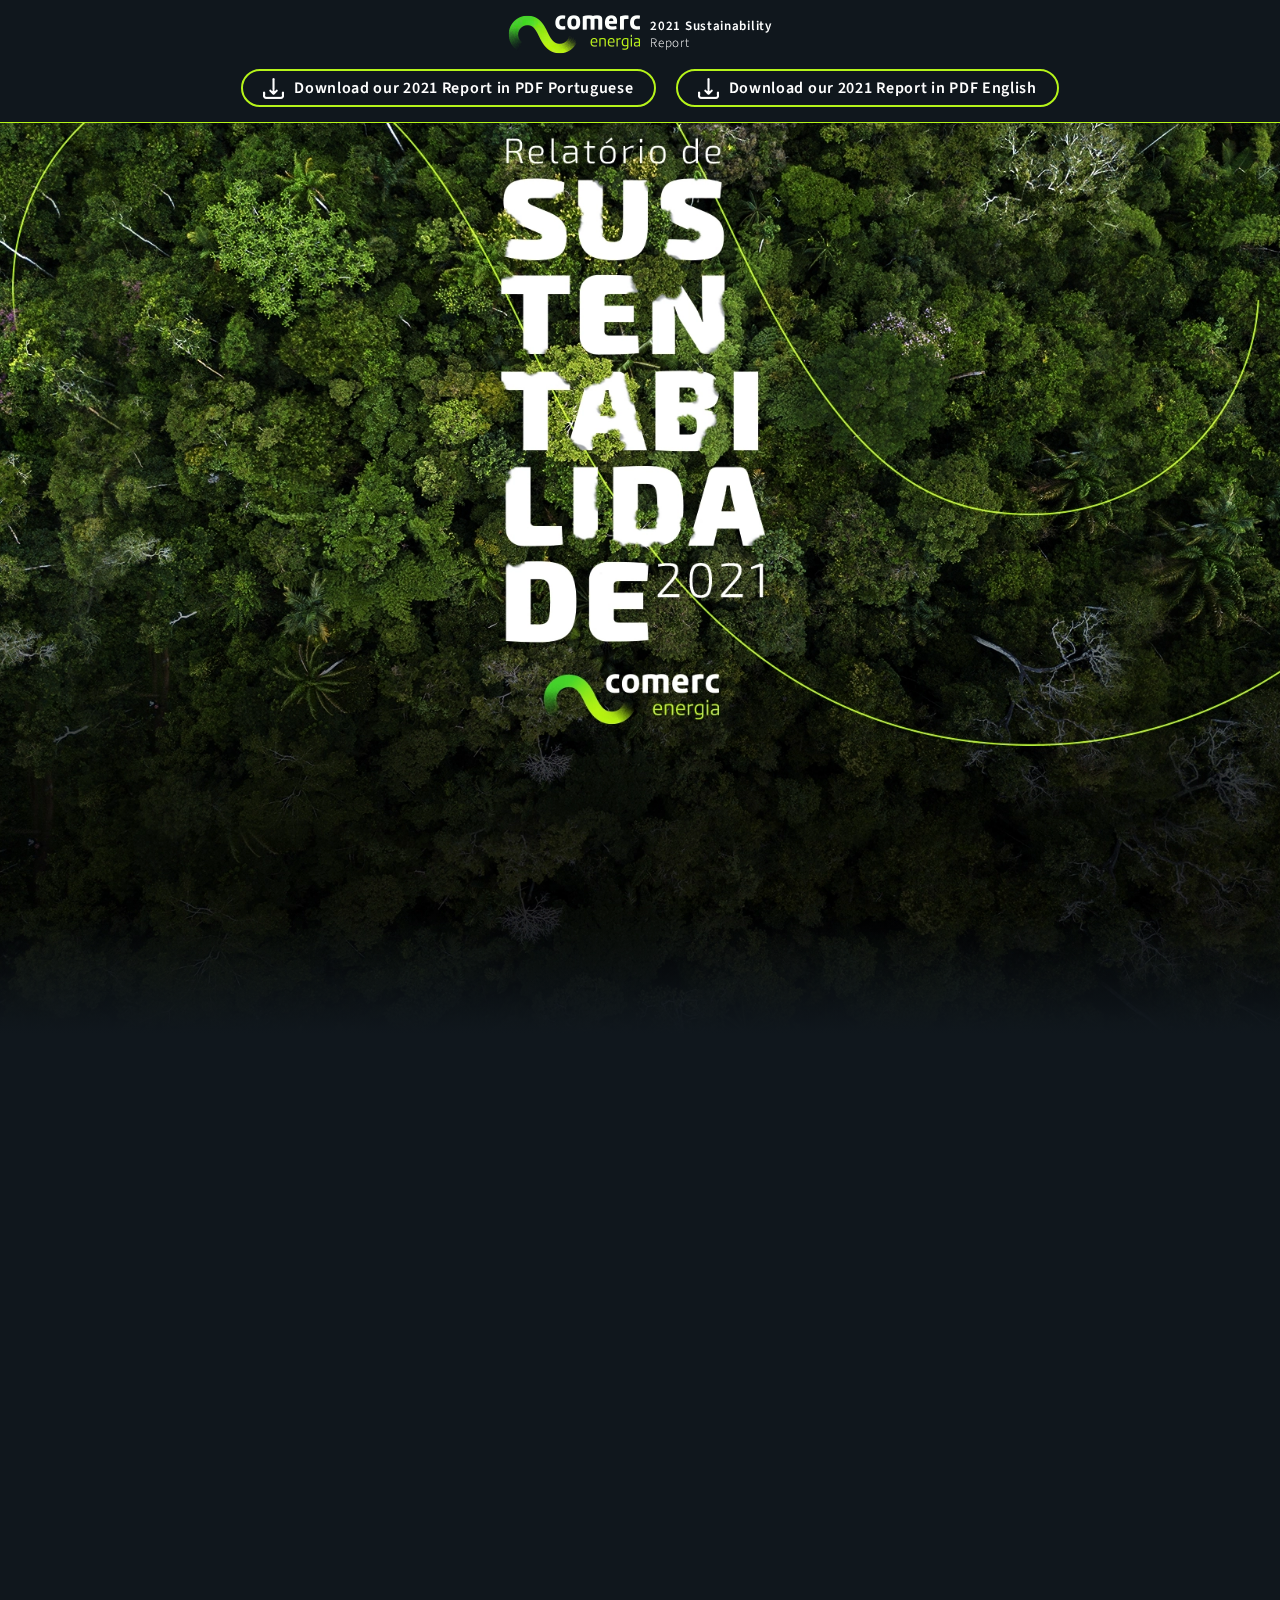
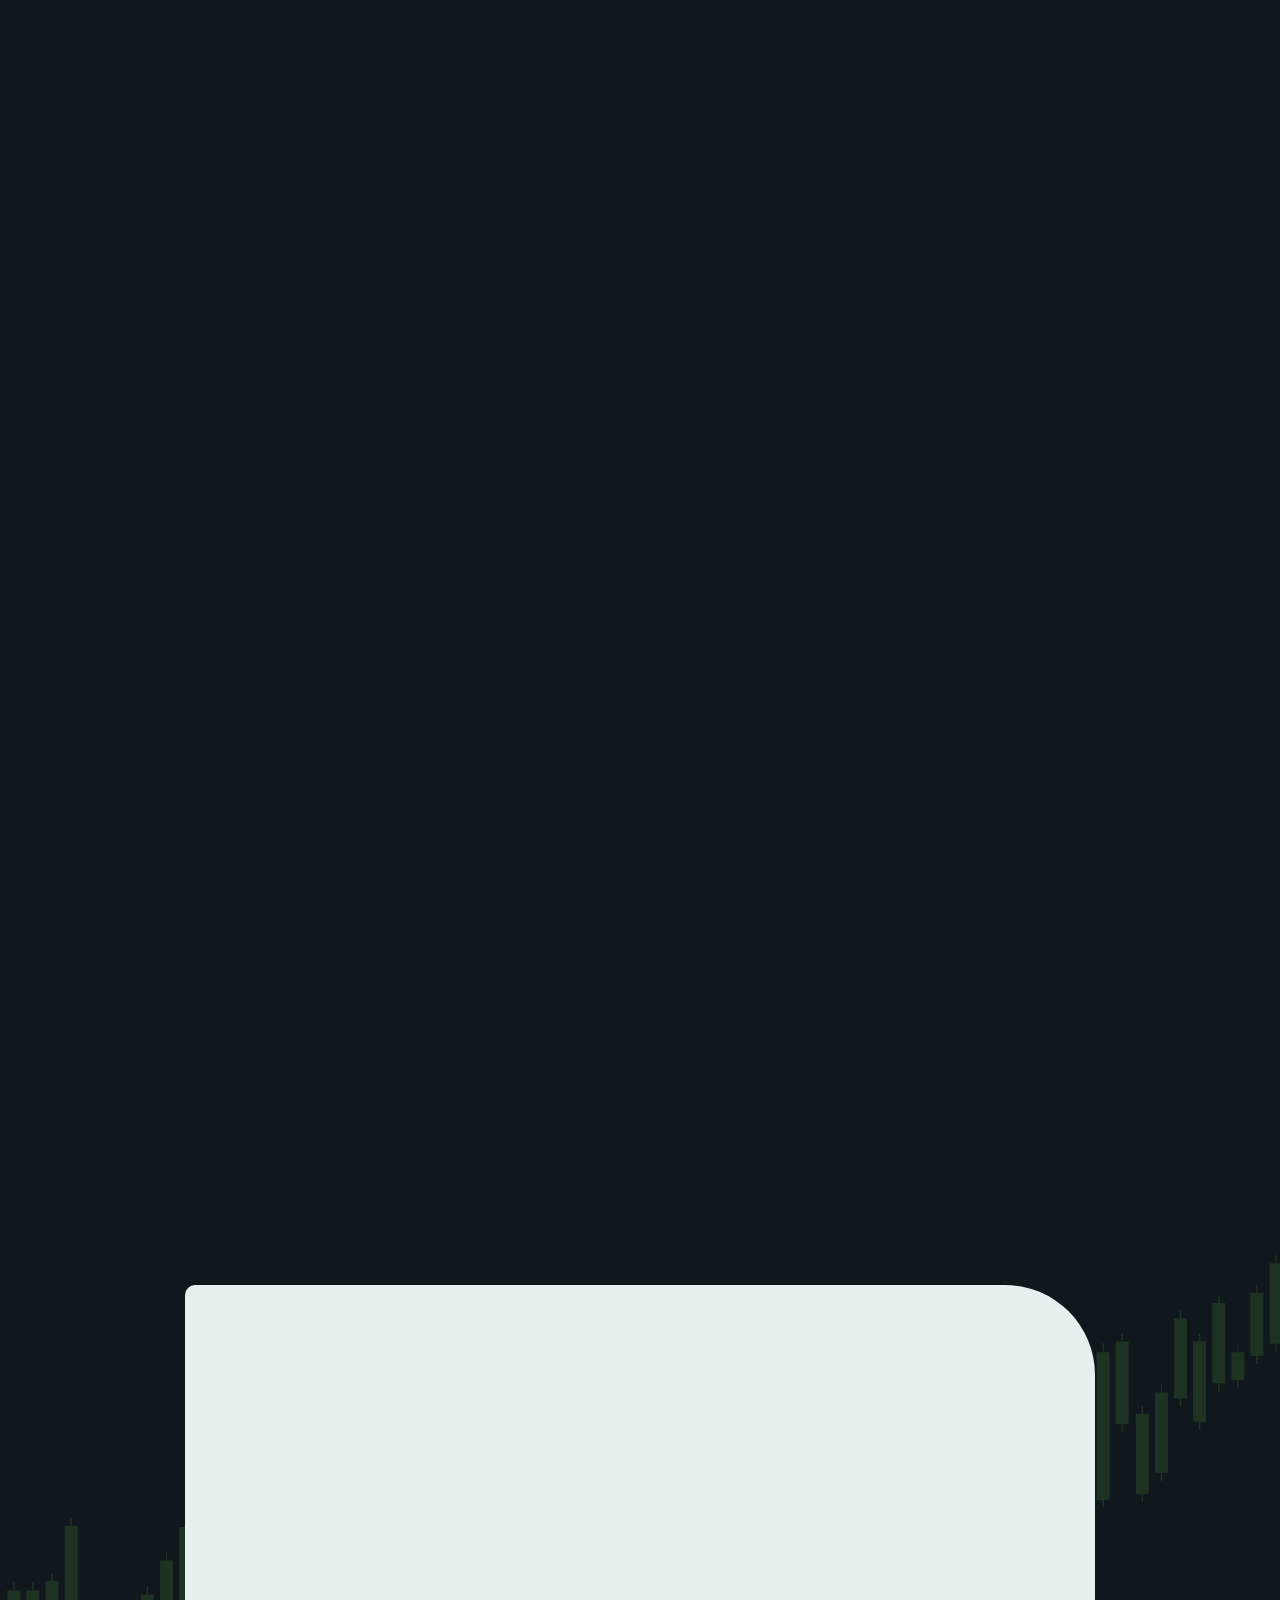
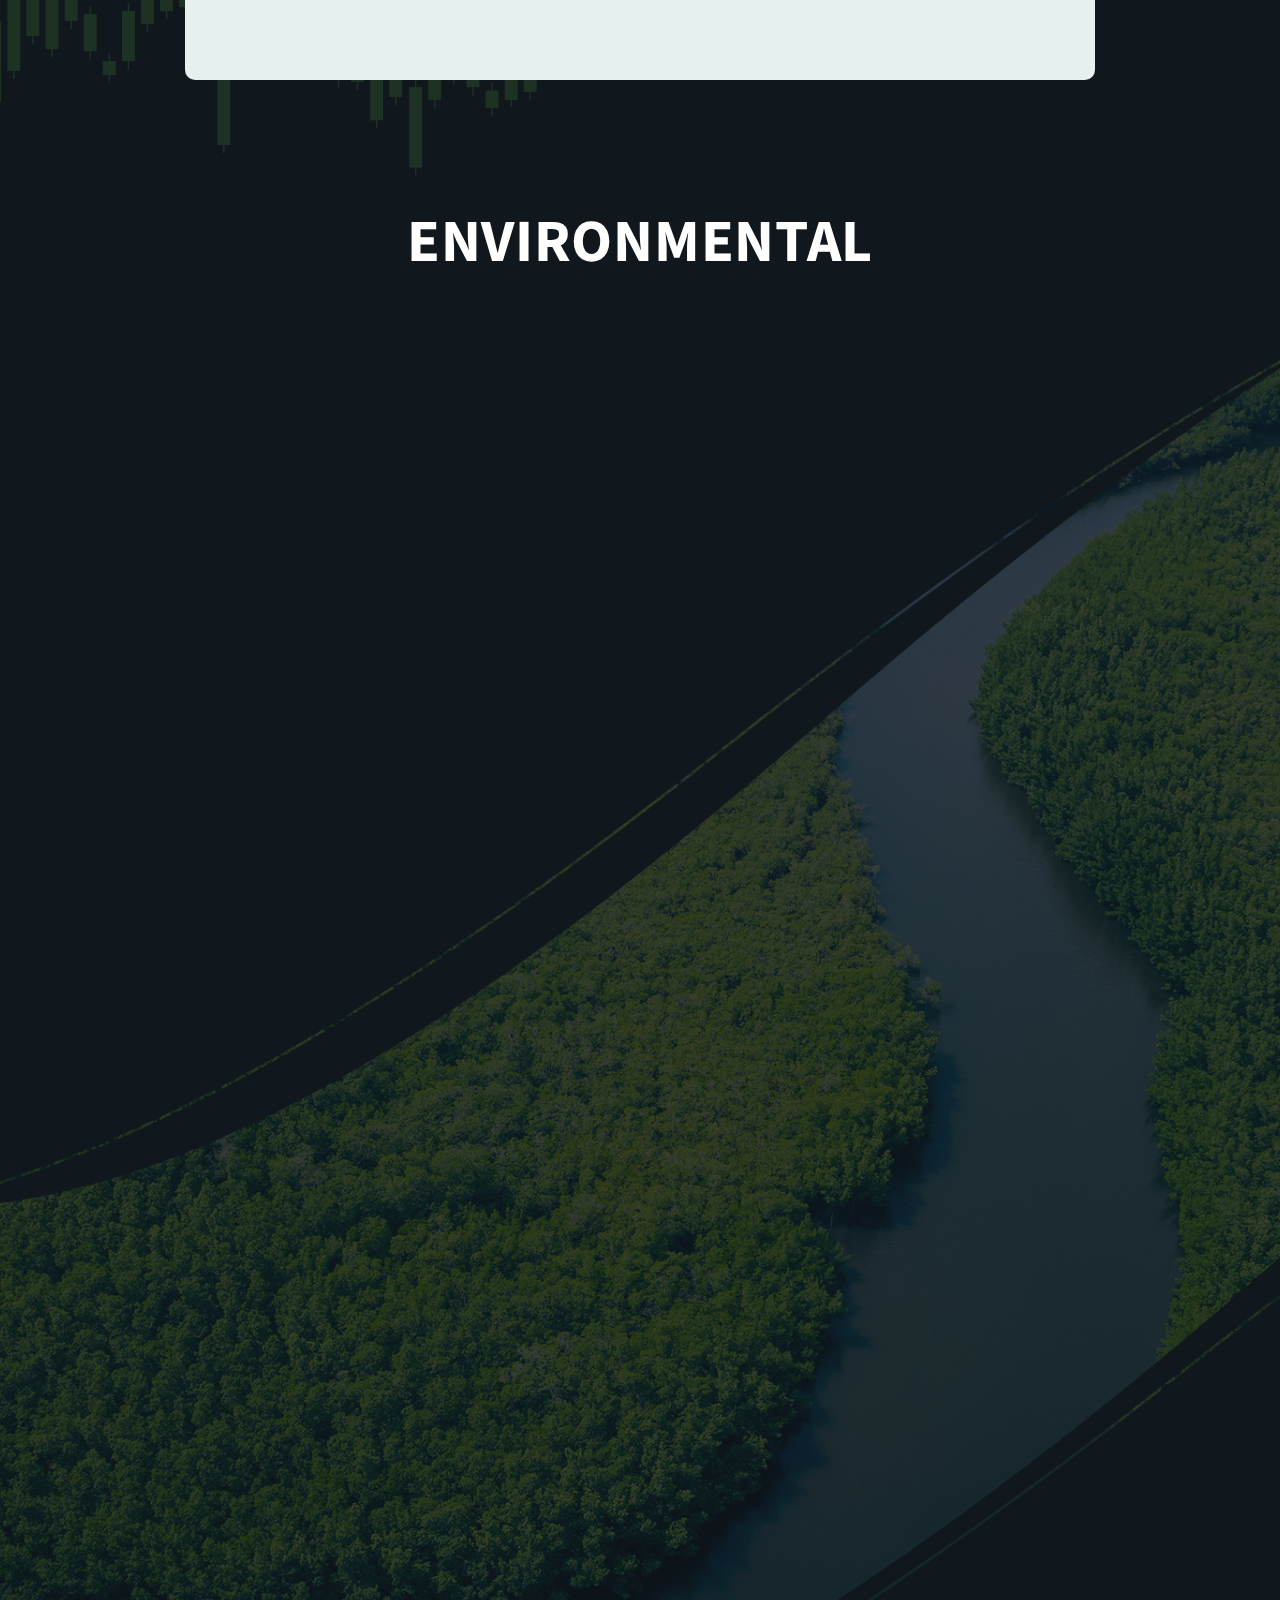
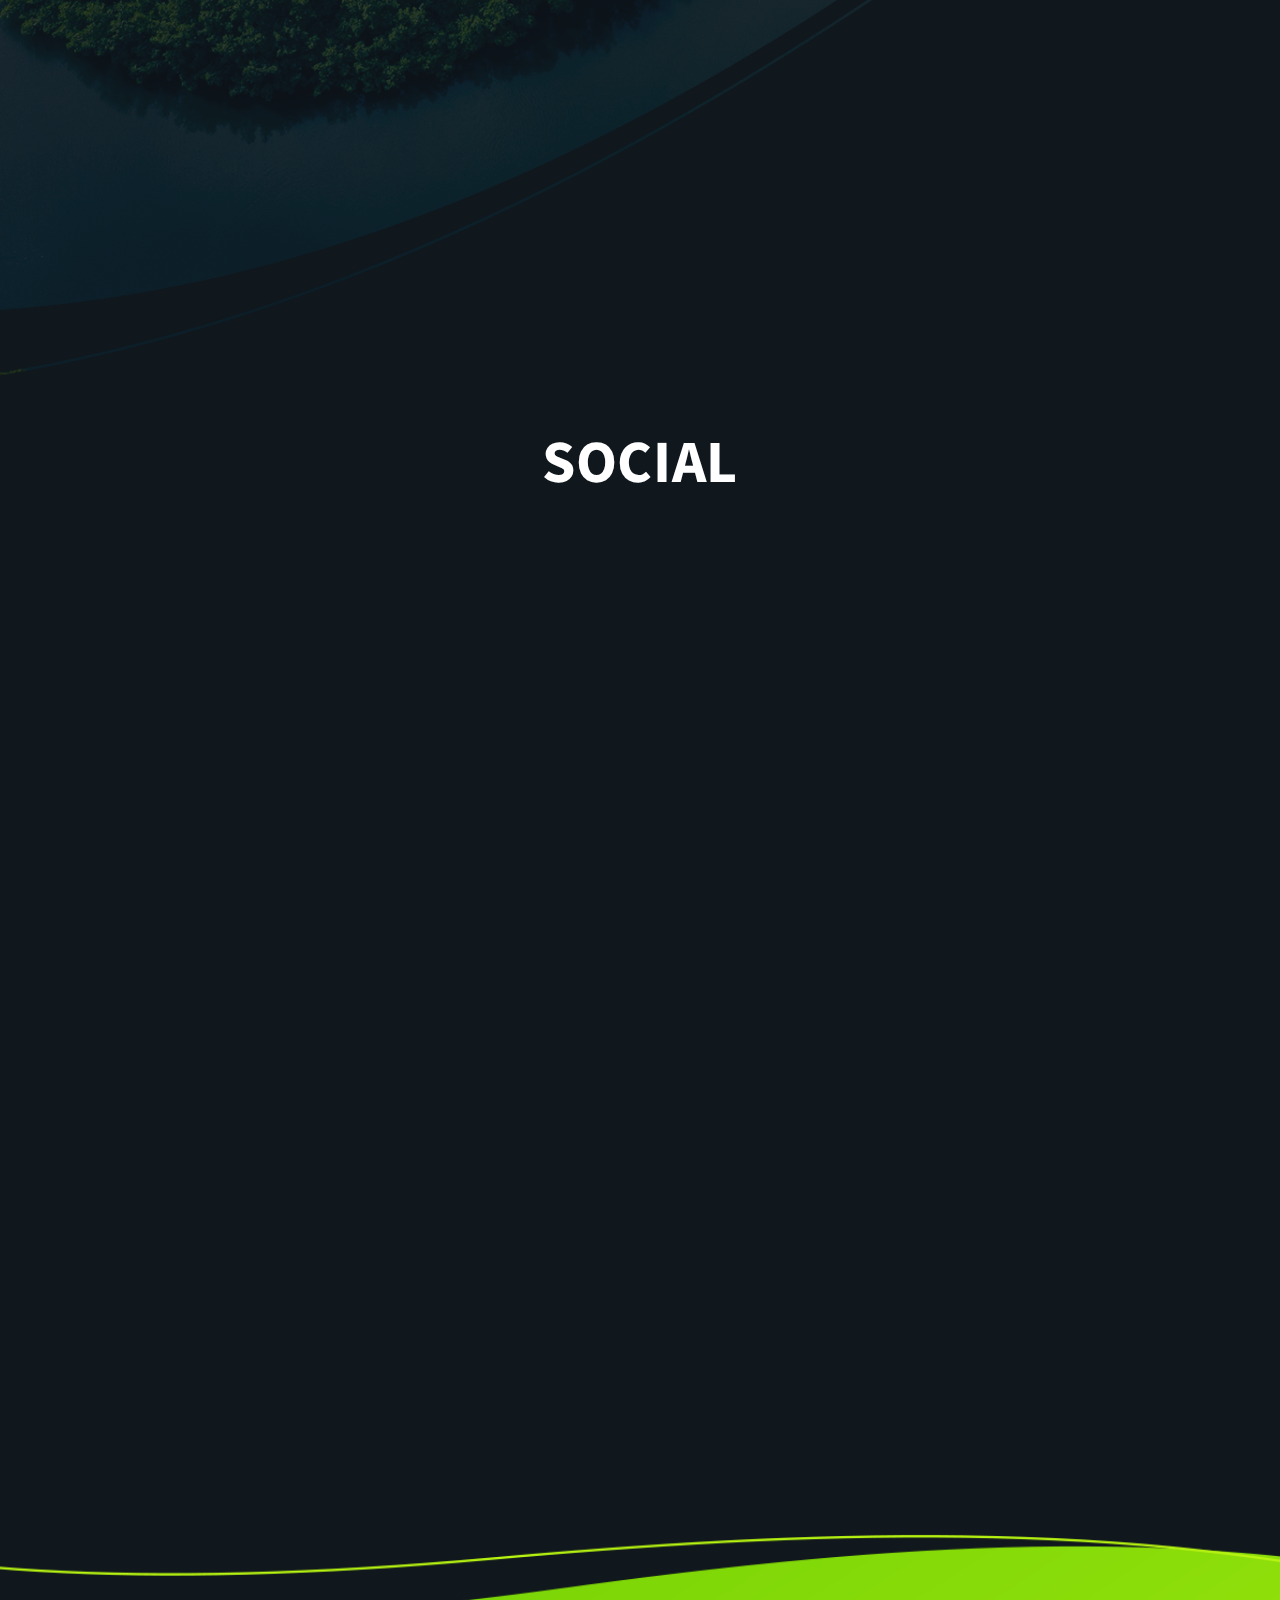
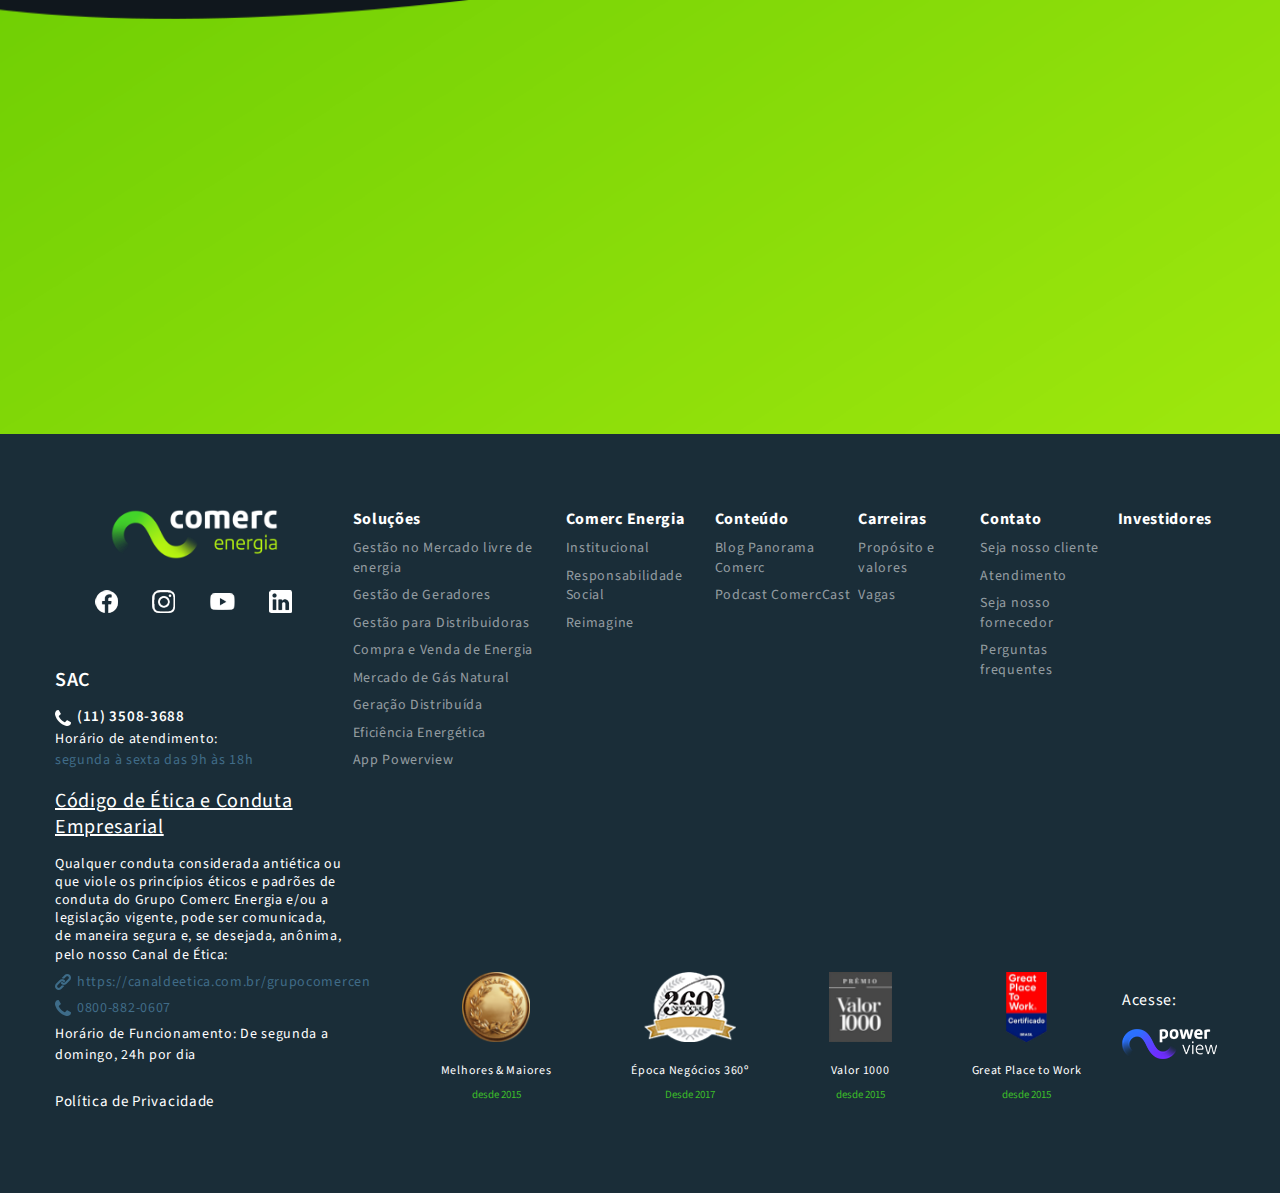
==== en.html @ c2ee6495 "Versão em Inglês" ====
<!DOCTYPE html>
<html lang="pt">
<head>
    <meta charset="UTF-8">
	<meta http-equiv="X-UA-Compatible" content="IE=edge">
	<meta name="viewport" content="width=device-width, initial-scale=1.0">	
	<link href="./assets/css/style.css" rel="stylesheet">	
	<link rel="stylesheet" href="https://www.w3schools.com/w3css/4/w3.css">
	<link rel="icon" type="image/x-icon" href="./assets/images/favicon.webp">
	<script src="//code.jquery.com/jquery-1.10.2.js"></script>	
	<script src='./assets/js/fade.js'></script>
    <title>Comerc energia - 2021 Sustainability Report</title>
</head>
<body>
    <header id="header">
		<section class="container">
			<article>
				<div class="logos E-descer">
					<img src="./assets/images/comerc-energia.webp" alt="Logo Comerc Energia" title="Comerc Energia">
					<p>2021 Sustainability <br><span>Report</span></p>
				</div>
				<div class="box">
					<a href="./assets/images/relatorio-2021.pdf" download="Relatório 2021 em Português" target="_blank" class="download E-descer">
						<img src="./assets/images/download.png" alt="Baixe o PDF do Relatório 2021" title="Baixe o PDF do Relatório 2021">
						<p>Download our 2021 Report in PDF Portuguese</p>
					</a>
					<a href="./assets/images/relatorio-2021-em-ingles.pdf" download="Relatório 2021 em Inglês" target="_blank" class="download E-descer">
						<img src="./assets/images/download.png" alt="Relatório 2021 em Inglês" title="Relatório 2021 em Inglês">
						<p>Download our 2021 Report in PDF English</p>
					</a>
				</div>
			</article>
		</section>
	</header>
	<main id="index" class="index" tabindex="-1" role="index">
		<section class="banner"></section>
		<section class="perfil">
			<article class="container">
				<h2 class="E-fadein">Company Profile</h2>
				<p class="E-fadein">Over 20 years of history, the Comerc Energia Group has become an integrated renewable energy platform: our sustainable and innovative energy solutions translate into savings and energy efficiency for thousands of customers and consumer units of all sizes.</p>
			</article>
		</section>
		<section class="logos">
			<article class="container">
				<h3 class="E-fadein">Along five lines of business, Comerc Energia <br> offers solutions in:</h3>
				<div class="box E-descer">
					<h4>1</h4>
					<strong>Customer<br>Services</strong>
					<img src="./assets/images/comerc-gestao.webp" alt="Comerc gestão" title="Comerc Gestão">
					<img src="./assets/images/comerc-gas.webp" alt="Comerc gás" title="Comerc gás">
					<img src="./assets/images/zordon.webp" alt="zordon" title="zordon">
				</div>
				<div class="box E-descer">
					<h4>2</h4>
					<strong>Energy<br>Trading </strong>
					<img src="./assets/images/comerc-trading.webp" alt="Comerc trading" title="Comerc trading">
					<img src="./assets/images/newcom.webp" alt="Newcom" title="Newcom">					
				</div>
				<div class="box E-descer">
					<h4>3</h4>
					<strong>Energy<br>Solutions</strong>
					<img src="./assets/images/comerc-futuro.webp" alt="Comerc gestão" title="Comerc Gestão">
					<img src="./assets/images/nexway.webp" alt="Nexway" title="Nexway">
					<img src="./assets/images/souvagalume.webp" alt="zordon" title="zordon">					
					<img src="./assets/images/megawhat.webp" alt="MegaWhat" title="MegaWhat">
					<img src="./assets/images/micropower.webp" alt="Micropower" title="Micropower">	
				</div>
				<div class="box E-descer">
					<h4>4</h4>
					<strong>Distributed<br>Generation</strong>
					<img src="./assets/images/mori.webp" alt="Mori" title="Mori">
				</div>
				<div class="box E-descer">
					<h4>5</h4>
					<strong>Centralized<br>Generation</strong>
					<img src="./assets/images/mercury-renew.webp" alt="Mercury Renew" title="Mercury Renew">					
				</div>				
			</article>
		</section>
		<h1 class="E-fadein">2021<br><i>HIGHLIGHTS</i></h1>
		<section class="financeiros">
			<div class="container">
				<h2 class="E-descer">FINANCIAL</h2>
				<article class="cards">				
					<div class="box E-descer">
						<img src="./assets/images/icone-receita.webp" alt="Receita líquida">
						<h3>R$ <span>3,</span>8 BILLION</h3>
						<p>net revenue</p>
					</div>
					<div class="box E-descer">
						<img src="./assets/images/icone-ebitda.webp" alt="EBITDA Ajustado">
						<h3>R$ <span>38,</span>8 MILLION</h3>
						<p>adjusted EBITDA</p>
					</div>
					<div class="box E-descer">
						<img src="./assets/images/icone-lucro.webp" alt="Lucro bruto corrente">
						<h3>R$ <span>173,</span>9 MILLION</h3>
						<p>current gross profit</p>
					</div>
				</article>
			</div>
			<article class="graficos">
				<img class="E-descer" src="./assets/images/net-revenue.png" alt="Net revenue">
				<img class="grafico-ebitda E-descer" src="./assets/images/adjusted-ebitda.png" alt="Adjusted EBITDA">
				<img class="E-descer" src="./assets/images/current-gross-profit.png" alt="Current gross profit">
			</article>
		</section>
		<section class="ambientais-desktop">
			<h2>ENVIRONMENTAL</h2>
			<article class="bon-nome">
				<img class="foto-ambientais E-direita" src="./assets/images/foto-ambientais.webp" alt="Receita líquida">
				<div class="container">
					<aside class="box E-esquerda">
						<img src="./assets/images/icone-bon.webp" alt="Lucro bruto corrente">
						<p><strong>BON NOME</strong> photovoltaic<br> 
						power plant was <strong>delivered <br> 
						two months ahead of schedule</strong></p>
					</aside>
				</div>
			</article>
			<article class="co2">
				<div class="container">
					<aside class="box E-direita">
						<img src="./assets/images/icone-co2.webp" alt="CO2">
						<strong>
							<span class="number">More than 6</span> 
							<span class="milhoes">million </span>
							<br> tonnes of CO
							<span class="menor">2</span>
						</strong> 
						<p>have been avoided <br> since 2011 by <br> Comerc Gestão customers </p>
					</aside>
					<img class="E-esquerda fabrica" src="./assets/images/fabricas.webp" alt="fabrica">
				</div>
			</article>
			<article class="mudas-nativas">
				<img class="foto-ambientais E-direita" src="./assets/images/equipe.webp" alt="Equipe">
				<div class="container">
					<aside class="box E-esquerda">
						<img src="./assets/images/icone-muda.webp" alt="Lucro bruto corrente">						
						<p><strong>100% das emissões totais da Comerc<br>foram neutralizadas,</strong> ao adquirir <br>331 RECs e promover a restauração de<br> 0,4943 hectare (4.943 m<span class="menor">2</span>) Atlantic Forest</p>
					</aside>
				</div>
			</article>
		</section>
		<section class="ambientais-mobile">
			<h2>ENVIRONMENTAL</h2>
			<article class="bon-nome">
				<div class="container">
					<aside class="box">
						<img src="./assets/images/icone-bon.webp" alt="Lucro bruto corrente">
						<p><strong>BON NOME</strong> photovoltaic<br> 
						power plant was <strong>delivered <br> 
						two months ahead of schedule</strong></p>
					</aside>
					<img class="foto-ambientais" src="./assets/images/foto-ambientais2.webp" alt="Receita líquida">
				</div>
			</article>
			<article class="co2">
				<div class="container">
					<aside class="box">
						<img src="./assets/images/icone-co2.webp" alt="CO2">
						<div>
							<strong>
								<span class="number">More than 6</span> 
								<span class="milhoes">million </span>
								<br> tonnes of CO
								<span class="menor">2</span>
							</strong> 
							<p>have been avoided <br> since 2011 by <br> Comerc Gestão customers </p>
						</div>
					</aside>
					<img class="fabrica" src="./assets/images/fabricas2.webp" alt="fabrica">
				</div>
			</article>
			<article class="mudas-nativas">
				<div class="container">					
					<aside class="box">
						<img src="./assets/images/icone-muda.webp" alt="Lucro bruto corrente">
						<p><strong>100% of Comerc's total emissions<br>were offset,</strong> by acquiring 331 RECs<br> and restoring  0,4943 hectare<br>(4.943 m<span class="menor">2</span>) Atlantic Forest</p>
					</aside>
					<img class="foto-ambientais" src="./assets/images/equipe2.webp" alt="Equipe">
				</div>
			</article>
		</section>
		<section class="socias">
			<h2>SOCIAL</h2>
			<article class="E-descer">
				<img src="./assets/images/icone-colaboradores.webp" alt="Colaboradores">
				<div>
					<h3>562</h3>
					<p>employees</p>
				</div>				
			</article>			
			<article class="E-descer">
				<img src="./assets/images/icone-great.webp" alt="Great Place to Work (GPTW)">
				<div>
					<h3 class="desktop">87 <span class="porcetagem">%</span> <span class="verde">de índice de confiança </span><p>no</p></h3>
					<h3 class="mobile">87<span class="porcetagem">% confidence index</span><p>in</p></h3>
					<p><i style="font-weight: 600;">Great Place to Work</i> (GPTW), maintaining <br>its reputation as an excellent company to<br>work for the fourth consecutive year</p>					 
				</div>				
			</article>
			<article class="E-descer">
				<img src="./assets/images/icone-fornecedores.webp" alt="Fornecedores">
				<div>
					<h3>7.670</h3>
					<p>registered suppliers</p>
				</div>				
			</article>
			<article class="E-descer">
				<img src="./assets/images/icone-trabalhadores.webp" alt="Projetos sociais">
				<div>
					<h3 class="desktop">ABOUT 1,25K</h3>
					<p>jobs generated in the regions around our parks</p>
				</div>				
			</article>
		</section>
		<section class="relatorio">
			<p class="E-fadein">Access our Sustainability Report 2021 to learn more about<br> Comerc Energia's management of relevant economic, social,<br>environmental and governance topics, as well as our vision for the future.</p>
			  
			<a class="E-descer" href="./assets/images/teste.pdf" target="_blank">Find out more</a>			
		</section>
	</main>

	<footer id="footer">
		<section class="container">
			<div class="links-midia">
				<article class="midia">
					<div class="rede-social">
						<img class="logo" src="./assets/images/logo-comerc.webp" alt="Logo Comerc Energia" title="Comerc Energia">
						<div>
							<a href="https://www.facebook.com/comercenergia/" target="_blank"><img src="./assets/images/facebook.png" alt="Facebook" title="Facebook" target="_blank"></a>
							<a href="https://www.instagram.com/comercenergia/" target="_blank"><img src="./assets/images/instagram.png" alt="Instagram" title="Instagram" target="_blank"></a>
							<a href="https://www.youtube.com/channel/UCB5VD-BSXICpGhTj0sjt0og" target="_blank"><img src="./assets/images/youtube.png" alt="Youtube" title="Youtube" target="_blank"></a>
							<a href="https://www.linkedin.com/company/comerc-energia/" target="_blank"><img src="./assets/images/linkedin.png" alt="Linkedin" title="Linkedin" target="_blank"></a>
						</div>
					</div>
					<div class="sac">
						<h4>SAC</h4>
						<a href="tel:551135083688"><img src="./assets/images/tel.png" alt="Telefone" title="Telefone" target="_blank">(11) 3508-3688</a>
						<p>Horário de atendimento:</p>
						<p class="azul">segunda à sexta das 9h às 18h</p>
						<div>
							<h4>Canal Aberto</h4>
							<a class="azul" href="https://canaldeetica.com.br/grupocomercenergia"><img src="./assets/images/link.png" alt="Link" title="Link">https://canaldeetica.com.br/grupocomercen</a>
							<a class="azul" href="tel:+0800-882-0607"><img src="./assets/images/tel2.png" alt="Telefone" title="Telefone">0800-882-0607</a>
							<a class="politica" href="https://www.comerc.com.br/politica_de_privacidade">Política de Privacidade</a>
						</div>
						
					</div>
				</article>
				<article class="link">
					<ul>
						<li><a href="https://www.comerc.com.br/solucoes" target="_blank"><b>Soluções</b></a></li>
						<li><a href="https://www.comerc.com.br/solucoes#gestao-consumidores" target="_blank">Gestão no Mercado livre de energia</a></li>
						<li><a href="https://www.comerc.com.br/solucoes#geradores" target="_blank">Gestão de Geradores</a></li>
						<li><a href="https://www.comerc.com.br/solucoes#geradores" target="_blank">Gestão para Distribuidoras</a></li>
						<li><a href="https://www.comerc.com.br/solucoes#compra-venda" target="_blank">Compra e Venda de Energia</a></li>
						<li><a href="https://www.comerc.com.br/solucoes#gas-natural" target="_blank">Mercado de Gás Natural</a></li>
						<li><a href="https://www.comerc.com.br/solucoes#geracao-distribuida" target="_blank">Geração Distribuída</a></li>
						<li><a href="https://www.comerc.com.br/solucoes#eficiencia" target="_blank">Eficiência Energética</a></li>
						<li><a href="https://www.comerc.com.br/app-powerview" target="_blank">App Powerview</a></li>
					</ul>
					<ul class="cards">
						<li><a href="https://www.comerc.com.br/comerc-energia" target="_blank"><b>Comerc Energia</b></a></li>
						<li><a href="https://www.comerc.com.br/comerc-energia#institucional" target="_blank">Institucional</a></li>
						<li><a href="https://www.comerc.com.br/comerc-energia#responsabilidade" target="_blank">Responsabilidade Social</a></li>
						<li><a href="https://www.comerc.com.br/rebranding" target="_blank">Reimagine</a></li>
					</ul>
					<ul class="cards">
						<li><a><b>Conteúdo</b></a></li>
						<li><a href="https://panorama.comerc.com.br" target="_blank">Blog Panorama Comerc</a></li>
						<li><a href="https://www.comerc.com.br/comercast" target="_blank">Podcast ComercCast</a></li>
					</ul>
					<ul class="cards">
						<li><a href="https://www.comerc.com.br/carreiras" target="_blank"><b>Carreiras</b></a></li>
						<li><a href="https://www.comerc.com.br/carreiras#valores" target="_blank">Propósito e valores</a></li>
						<li><a href="https://www.comerc.com.br/carreiras#vagas" target="_blank">Vagas</a></li>
					</ul>
					<ul class="cards">
						<li><a href="https://www.comerc.com.br/contato" target="_blank"><b>Contato</b></a></li>
						<li><a href="https://www.comerc.com.br/seja-cliente" target="_blank">Seja nosso cliente</a></li>
						<li><a href="https://www.comerc.com.br/comerc-energia#responsabilidade" target="_blank">Atendimento</a></li>
						<li><a href="https://www.comerc.com.br/seja-fornecedor" target="_blank">Seja nosso fornecedor</a></li>
						<li><a href="https://www.comerc.com.br/contato#faq" target="_blank">Perguntas frequentes</a></li>
					</ul>
					<ul class="cards">
						<li><a href="https://ri.comerc.com.br/?utm_source=sitecomerc" target="_blank"><b>Investidores</b></a></li>
					</ul>
					<ul class="cards2">
						<li><a href="https://www.comerc.com.br/comerc-energia" target="_blank"><b>Comerc Energia</b></a></li>
						<li><a href="https://www.comerc.com.br/comerc-energia#institucional" target="_blank">Institucional</a></li>
					</ul>
				</article>
			</div>
		</section>
		<section class="container">
			<article class="codigo-etica">
				<a href="https://comerc.com.br/hubfs/Livro_CodigoEtica2021_PORTUGUES_2022_V2%20(1)-1.pdf">Código de Ética e Conduta Empresarial</a>
				<p>Qualquer conduta considerada antiética ou que viole os princípios éticos e padrões de conduta do Grupo Comerc Energia e/ou a legislação vigente, pode ser comunicada, de maneira segura e, se desejada, anônima, pelo nosso Canal de Ética:</p>
			</article>
		</section>
		<section class="container">
			<article class="logos">
				<div class="box2">					
					<a class="azul" href="https://canaldeetica.com.br/grupocomercenergia"><img src="./assets/images/link.png" alt="Link" title="Link">https://canaldeetica.com.br/grupocomercen</a>
					<a class="azul" href="tel:+0800-882-0607"><img src="./assets/images/tel2.png" alt="Telefone" title="Telefone">0800-882-0607</a>
					<p>Horário de Funcionamento: De segunda a<br>domingo, 24h por dia</p>
					<a href="https://www.comerc.com.br/politica_de_privacidade">Política de Privacidade</a>
				</div>
				<div class="box">
					<img src="./assets/images/logo-premio-exame.webp" alt="Melhores & Maiores" title="Melhores & Maiores">
					<h5>Melhores & Maiores</h5>
					<span>desde 2015</span>
				</div>
				<div class="box">
					<img src="./assets/images/360.webp" alt="Época Negócios 360º" title="Época Negócios 360º">
					<h5>Época Negócios 360º</h5>
					<span>Desde 2017</span>
				</div>
				<div class="box">
					<img src="./assets/images/logo-premio-valor-1000.webp" alt="Valor 1000" title="Valor 1000">
					<h5>Valor 1000</h5>
					<span>desde 2015</span>
				</div>
				<div class="box">
					<img src="./assets/images/logo-premio-gptw.webp" alt="Great Place to Work" title="Great Place to Work">
					<h5>Great Place to Work</h5>
					<span>desde 2015</span>
				</div>
				<div class="acesse">
					<h4>Acesse:</h4>
					<a href="https://powerview.comerc.com.br/auth/login"><img src="./assets/images/logo-powerview-footer.webp" alt="Power view" title="Power view"></a>
				</div>
			</article>
		</section>
		<section class="copyright">
			<article class="container">
				Comerc Energia 2022. Todos os direitos reservados
			</article>
		</section>	
	</footer>
</body>
</html>
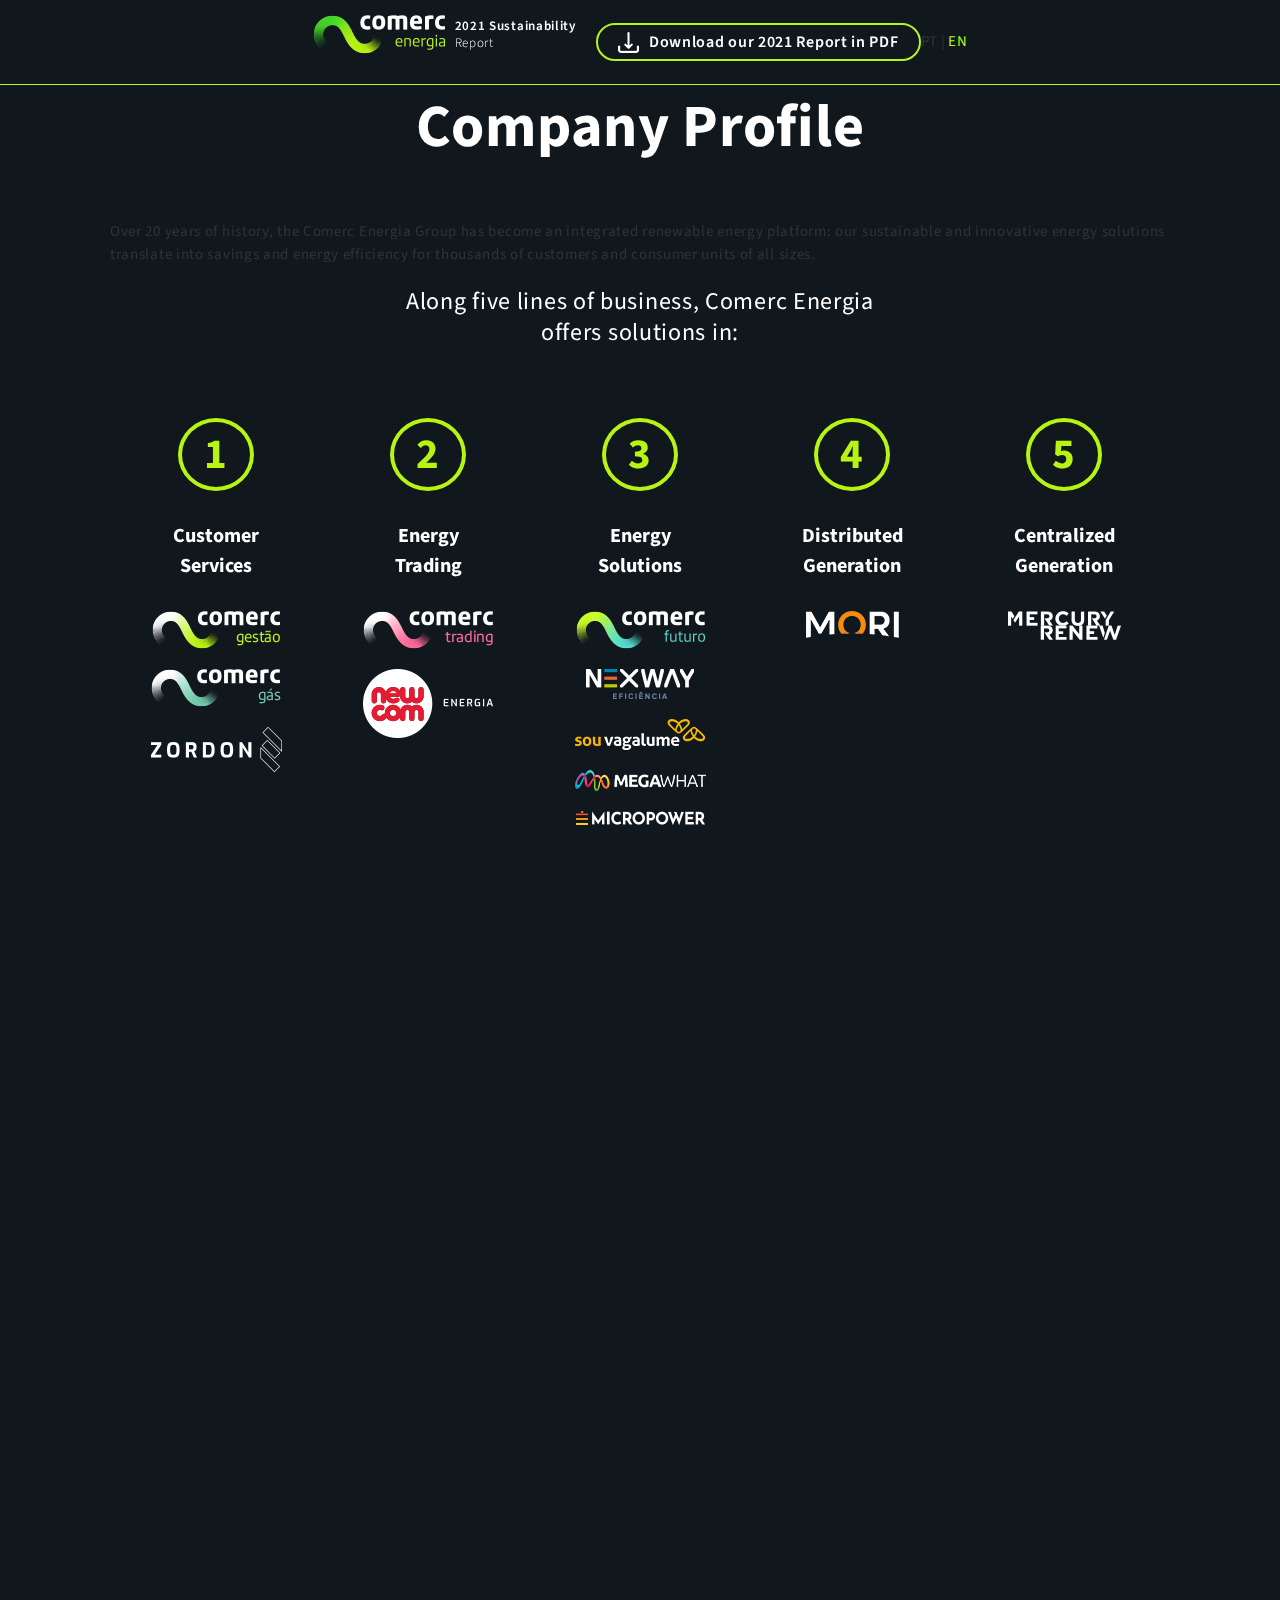
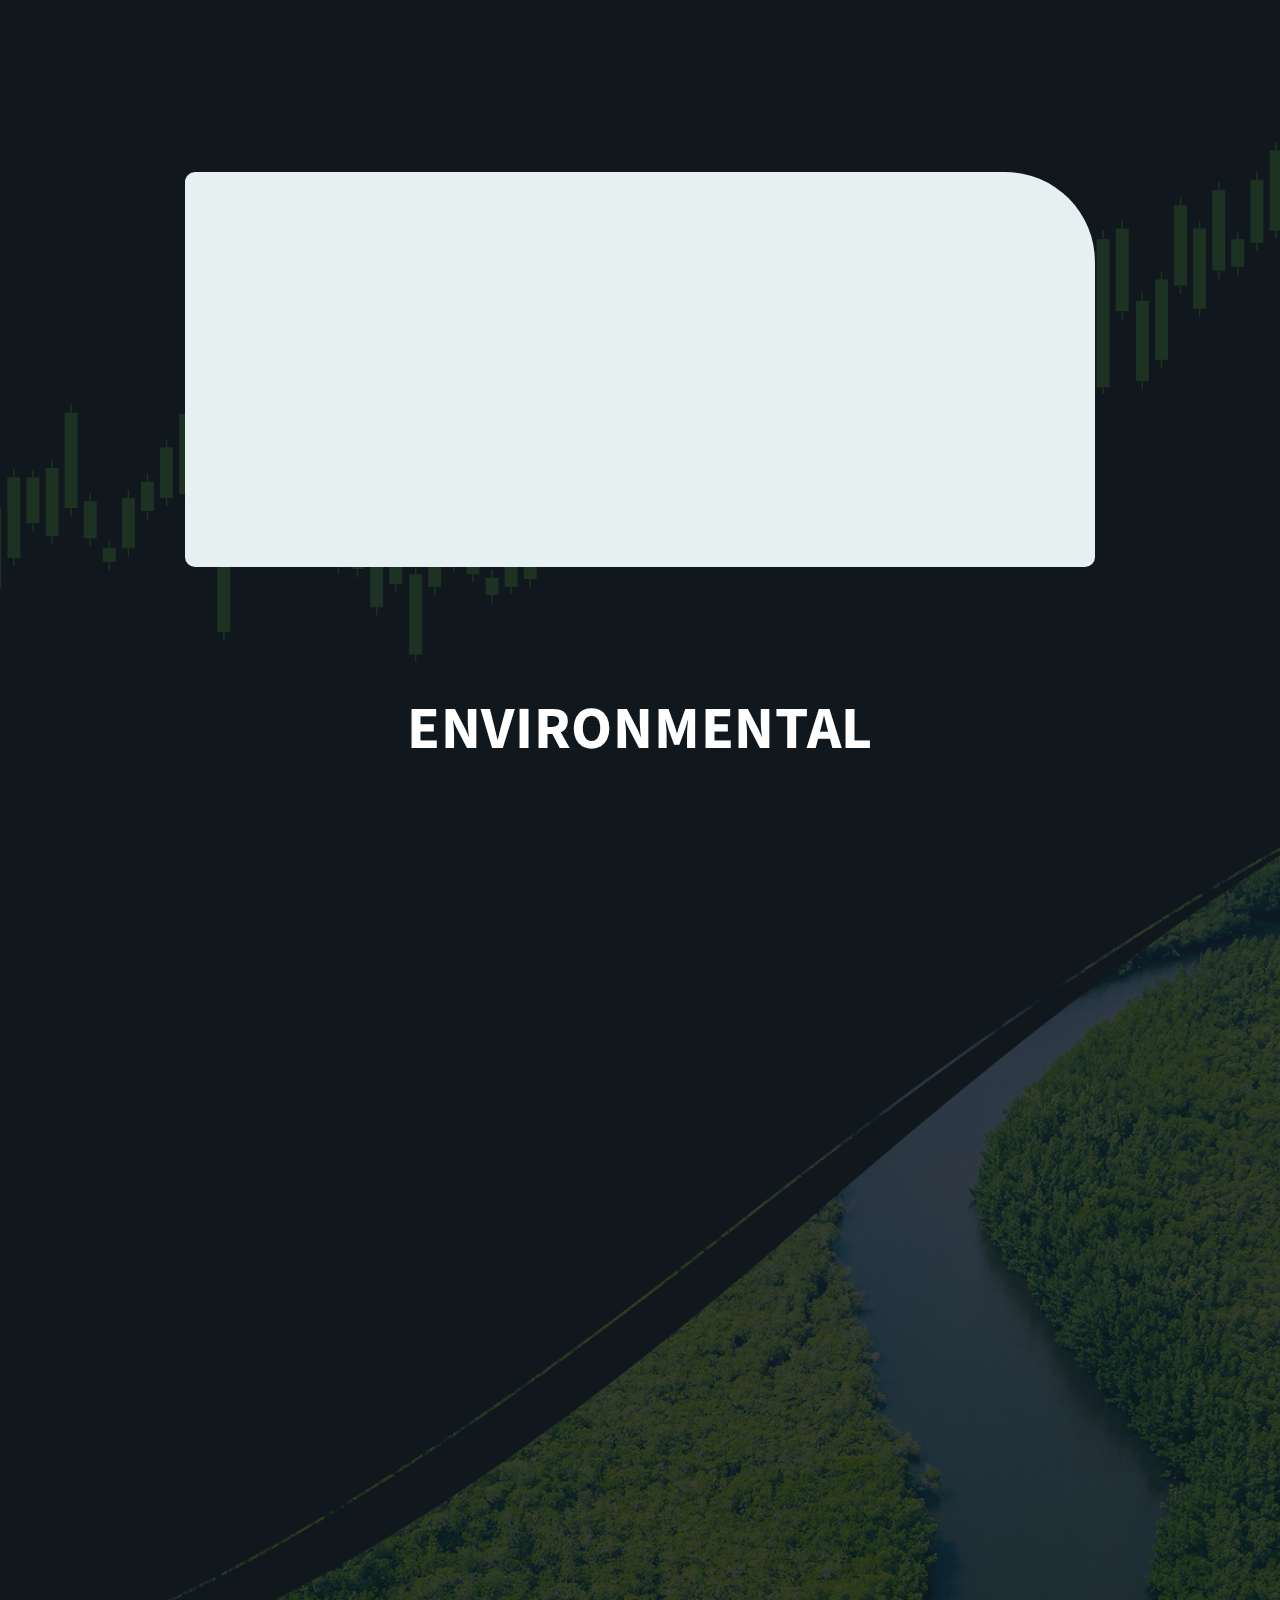
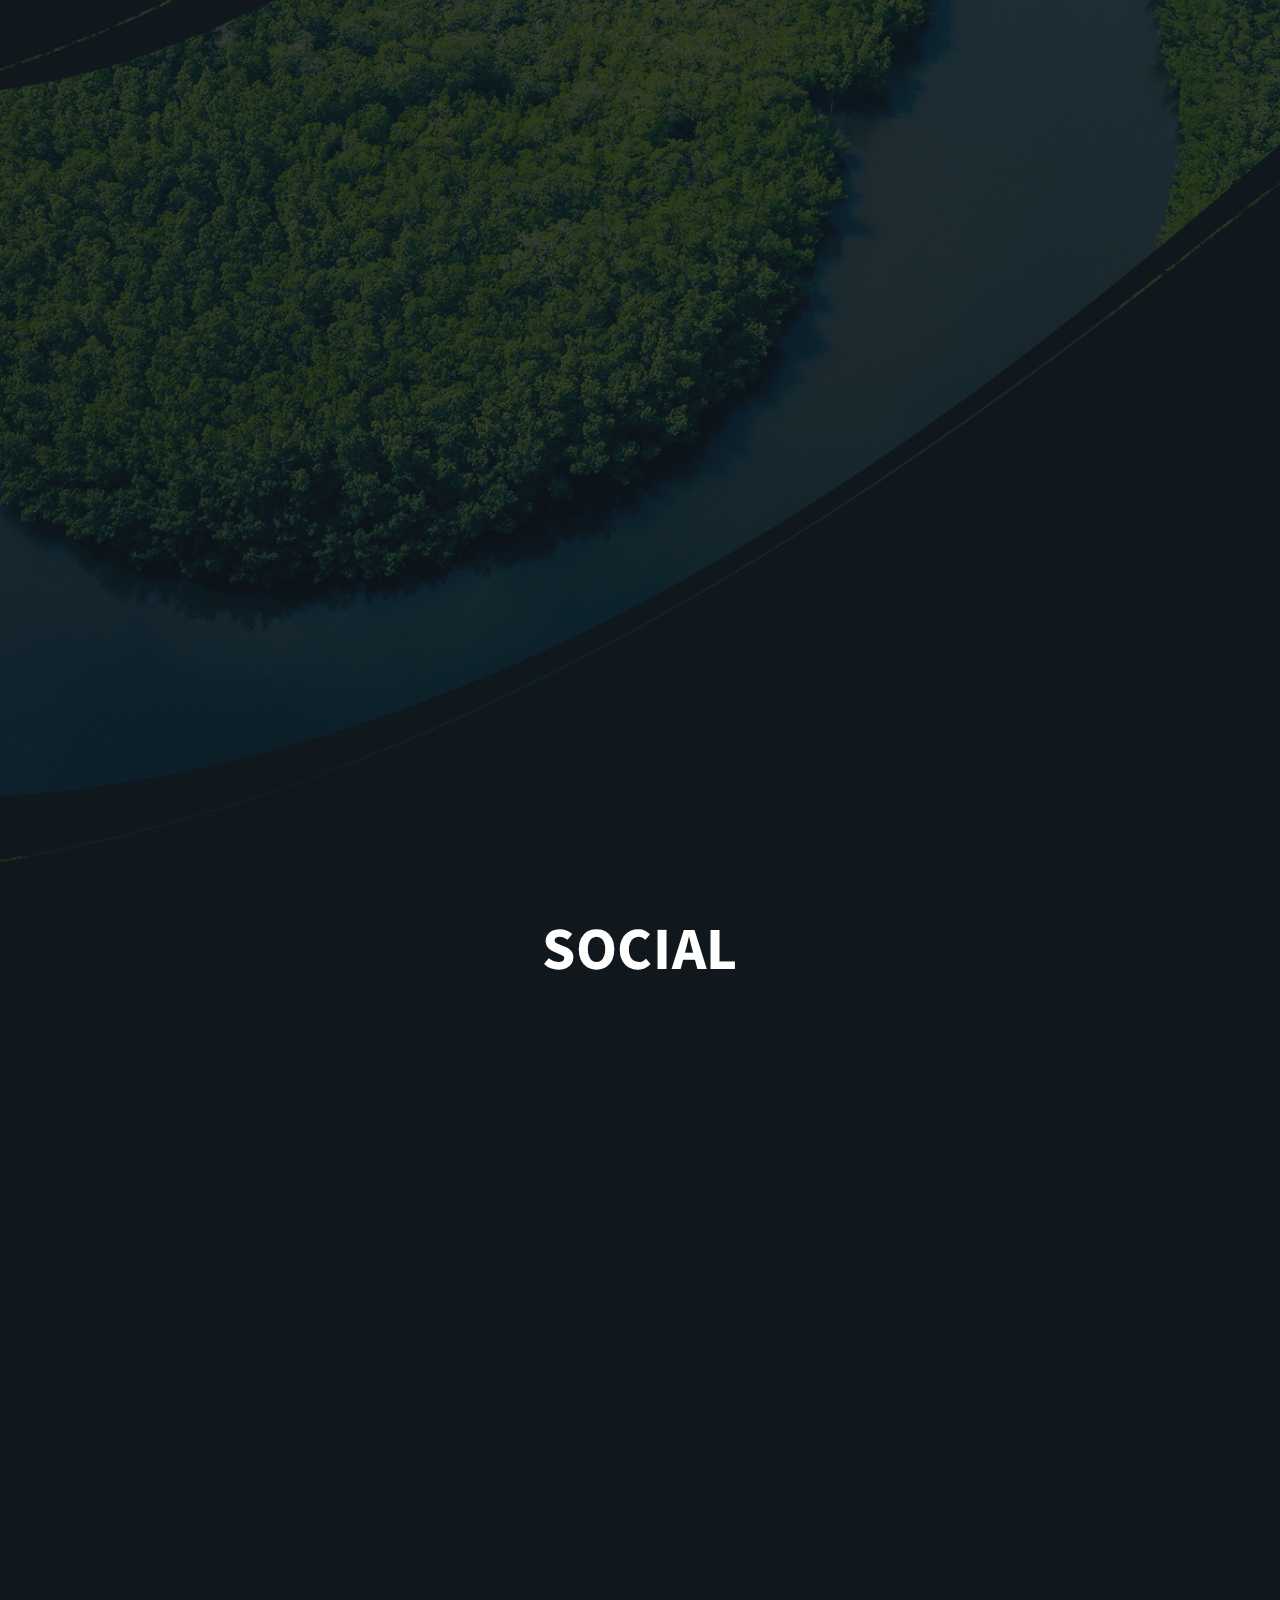
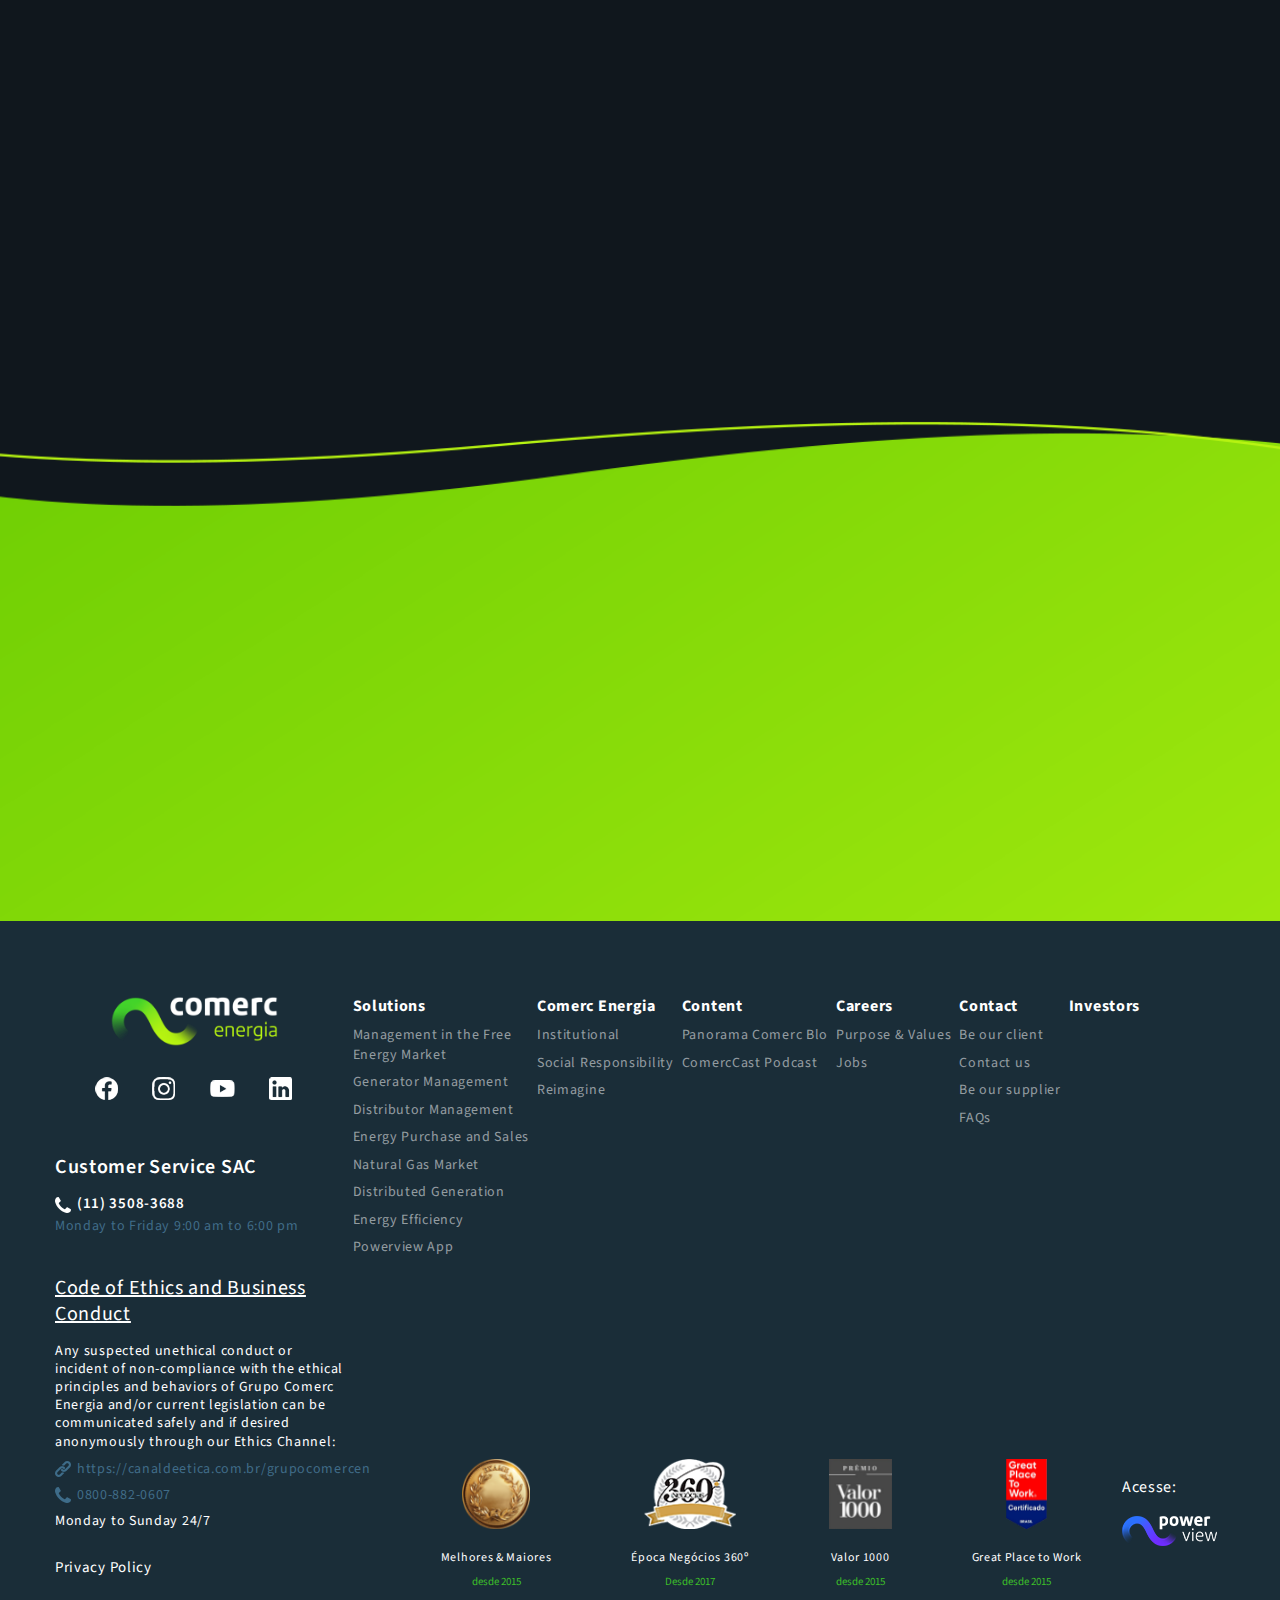
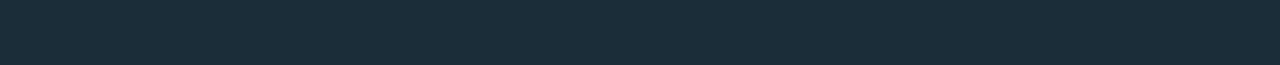
==== commit ba039572: "Alteração de conteúdo" ====
--- a/en.html
+++ b/en.html
@@ -20,21 +20,20 @@
 					<p>2021 Sustainability <br><span>Report</span></p>
 				</div>
 				<div class="box">
-					<a href="./assets/images/relatorio-2021.pdf" download="Relatório 2021 em Português" target="_blank" class="download E-descer">
-						<img src="./assets/images/download.png" alt="Baixe o PDF do Relatório 2021" title="Baixe o PDF do Relatório 2021">
-						<p>Download our 2021 Report in PDF Portuguese</p>
-					</a>
 					<a href="./assets/images/relatorio-2021-em-ingles.pdf" download="Relatório 2021 em Inglês" target="_blank" class="download E-descer">
 						<img src="./assets/images/download.png" alt="Relatório 2021 em Inglês" title="Relatório 2021 em Inglês">
-						<p>Download our 2021 Report in PDF English</p>
+						<p>Download our 2021 Report in PDF</p>
 					</a>
 				</div>
+				<div class="traducao">
+					<a href="index">PT</a> <span>|</span> <a href="en" style="color: #b6f41a">EN</a>
+				</div>	
 			</article>
 		</section>
 	</header>
 	<main id="index" class="index" tabindex="-1" role="index">
-		<section class="banner"></section>
-		<section class="perfil">
+		<section class="banner-en"></section>
+		<section class="perfil-en">
 			<article class="container">
 				<h2 class="E-fadein">Company Profile</h2>
 				<p class="E-fadein">Over 20 years of history, the Comerc Energia Group has become an integrated renewable energy platform: our sustainable and innovative energy solutions translate into savings and energy efficiency for thousands of customers and consumer units of all sizes.</p>
@@ -138,7 +137,7 @@
 				<div class="container">
 					<aside class="box E-esquerda">
 						<img src="./assets/images/icone-muda.webp" alt="Lucro bruto corrente">						
-						<p><strong>100% das emissões totais da Comerc<br>foram neutralizadas,</strong> ao adquirir <br>331 RECs e promover a restauração de<br> 0,4943 hectare (4.943 m<span class="menor">2</span>) Atlantic Forest</p>
+						<p><strong>100% of Comerc's total emissions<br>were offset</strong> by acquiring 331 RECs<br> and restoring 0,4943 hectare (4.943 m<span class="menor">2</span>) <br>Atlantic Forest</p>
 					</aside>
 				</div>
 			</article>
@@ -218,7 +217,7 @@
 		<section class="relatorio">
 			<p class="E-fadein">Access our Sustainability Report 2021 to learn more about<br> Comerc Energia's management of relevant economic, social,<br>environmental and governance topics, as well as our vision for the future.</p>
 			  
-			<a class="E-descer" href="./assets/images/teste.pdf" target="_blank">Find out more</a>			
+			<a class="E-descer" href="./assets/images/relatorio-2021-em-ingles.pdf" target="_blank">Find out more</a>			
 		</section>
 	</main>
 
@@ -236,10 +235,9 @@
 						</div>
 					</div>
 					<div class="sac">
-						<h4>SAC</h4>
+						<h4>Customer Service SAC</h4>
 						<a href="tel:551135083688"><img src="./assets/images/tel.png" alt="Telefone" title="Telefone" target="_blank">(11) 3508-3688</a>
-						<p>Horário de atendimento:</p>
-						<p class="azul">segunda à sexta das 9h às 18h</p>
+						<p class="azul">Monday to Friday 9:00 am to 6:00 pm</p>
 						<div>
 							<h4>Canal Aberto</h4>
 							<a class="azul" href="https://canaldeetica.com.br/grupocomercenergia"><img src="./assets/images/link.png" alt="Link" title="Link">https://canaldeetica.com.br/grupocomercen</a>
@@ -251,41 +249,41 @@
 				</article>
 				<article class="link">
 					<ul>
-						<li><a href="https://www.comerc.com.br/solucoes" target="_blank"><b>Soluções</b></a></li>
-						<li><a href="https://www.comerc.com.br/solucoes#gestao-consumidores" target="_blank">Gestão no Mercado livre de energia</a></li>
-						<li><a href="https://www.comerc.com.br/solucoes#geradores" target="_blank">Gestão de Geradores</a></li>
-						<li><a href="https://www.comerc.com.br/solucoes#geradores" target="_blank">Gestão para Distribuidoras</a></li>
-						<li><a href="https://www.comerc.com.br/solucoes#compra-venda" target="_blank">Compra e Venda de Energia</a></li>
-						<li><a href="https://www.comerc.com.br/solucoes#gas-natural" target="_blank">Mercado de Gás Natural</a></li>
-						<li><a href="https://www.comerc.com.br/solucoes#geracao-distribuida" target="_blank">Geração Distribuída</a></li>
-						<li><a href="https://www.comerc.com.br/solucoes#eficiencia" target="_blank">Eficiência Energética</a></li>
-						<li><a href="https://www.comerc.com.br/app-powerview" target="_blank">App Powerview</a></li>
+						<li><a href="https://www.comerc.com.br/solucoes" target="_blank"><b>Solutions</b></a></li>
+						<li><a href="https://www.comerc.com.br/solucoes#gestao-consumidores" target="_blank">Management in the Free <br>Energy Market</a></li>
+						<li><a href="https://www.comerc.com.br/solucoes#geradores" target="_blank">Generator Management</a></li>
+						<li><a href="https://www.comerc.com.br/solucoes#geradores" target="_blank">Distributor Management</a></li>
+						<li><a href="https://www.comerc.com.br/solucoes#compra-venda" target="_blank">Energy Purchase and Sales</a></li>
+						<li><a href="https://www.comerc.com.br/solucoes#gas-natural" target="_blank">Natural Gas Market</a></li>
+						<li><a href="https://www.comerc.com.br/solucoes#geracao-distribuida" target="_blank">Distributed Generation</a></li>
+						<li><a href="https://www.comerc.com.br/solucoes#eficiencia" target="_blank">Energy Efficiency</a></li>
+						<li><a href="https://www.comerc.com.br/app-powerview" target="_blank">Powerview App</a></li>
 					</ul>
 					<ul class="cards">
 						<li><a href="https://www.comerc.com.br/comerc-energia" target="_blank"><b>Comerc Energia</b></a></li>
-						<li><a href="https://www.comerc.com.br/comerc-energia#institucional" target="_blank">Institucional</a></li>
-						<li><a href="https://www.comerc.com.br/comerc-energia#responsabilidade" target="_blank">Responsabilidade Social</a></li>
+						<li><a href="https://www.comerc.com.br/comerc-energia#institucional" target="_blank">Institutional</a></li>
+						<li><a href="https://www.comerc.com.br/comerc-energia#responsabilidade" target="_blank">Social Responsibility</a></li>
 						<li><a href="https://www.comerc.com.br/rebranding" target="_blank">Reimagine</a></li>
 					</ul>
 					<ul class="cards">
-						<li><a><b>Conteúdo</b></a></li>
-						<li><a href="https://panorama.comerc.com.br" target="_blank">Blog Panorama Comerc</a></li>
-						<li><a href="https://www.comerc.com.br/comercast" target="_blank">Podcast ComercCast</a></li>
-					</ul>
-					<ul class="cards">
-						<li><a href="https://www.comerc.com.br/carreiras" target="_blank"><b>Carreiras</b></a></li>
-						<li><a href="https://www.comerc.com.br/carreiras#valores" target="_blank">Propósito e valores</a></li>
-						<li><a href="https://www.comerc.com.br/carreiras#vagas" target="_blank">Vagas</a></li>
-					</ul>
-					<ul class="cards">
-						<li><a href="https://www.comerc.com.br/contato" target="_blank"><b>Contato</b></a></li>
-						<li><a href="https://www.comerc.com.br/seja-cliente" target="_blank">Seja nosso cliente</a></li>
-						<li><a href="https://www.comerc.com.br/comerc-energia#responsabilidade" target="_blank">Atendimento</a></li>
-						<li><a href="https://www.comerc.com.br/seja-fornecedor" target="_blank">Seja nosso fornecedor</a></li>
-						<li><a href="https://www.comerc.com.br/contato#faq" target="_blank">Perguntas frequentes</a></li>
-					</ul>
-					<ul class="cards">
-						<li><a href="https://ri.comerc.com.br/?utm_source=sitecomerc" target="_blank"><b>Investidores</b></a></li>
+						<li><a><b>Content</b></a></li>
+						<li><a href="https://panorama.comerc.com.br" target="_blank">Panorama Comerc Blo</a></li>
+						<li><a href="https://www.comerc.com.br/comercast" target="_blank">ComercCast Podcast</a></li>
+					</ul>
+					<ul class="cards">
+						<li><a href="https://www.comerc.com.br/carreiras" target="_blank"><b>Careers </b></a></li>
+						<li><a href="https://www.comerc.com.br/carreiras#valores" target="_blank">Purpose & Values</a></li>
+						<li><a href="https://www.comerc.com.br/carreiras#vagas" target="_blank">Jobs</a></li>
+					</ul>
+					<ul class="cards">
+						<li><a href="https://www.comerc.com.br/contato" target="_blank"><b>Contact</b></a></li>
+						<li><a href="https://www.comerc.com.br/seja-cliente" target="_blank">Be our client</a></li>
+						<li><a href="https://www.comerc.com.br/comerc-energia#responsabilidade" target="_blank">Contact us</a></li>
+						<li><a href="https://www.comerc.com.br/seja-fornecedor" target="_blank">Be our supplier</a></li>
+						<li><a href="https://www.comerc.com.br/contato#faq" target="_blank">FAQs</a></li>
+					</ul>
+					<ul class="cards">
+						<li><a href="https://ri.comerc.com.br/?utm_source=sitecomerc" target="_blank"><b>Investors</b></a></li>
 					</ul>
 					<ul class="cards2">
 						<li><a href="https://www.comerc.com.br/comerc-energia" target="_blank"><b>Comerc Energia</b></a></li>
@@ -296,8 +294,8 @@
 		</section>
 		<section class="container">
 			<article class="codigo-etica">
-				<a href="https://comerc.com.br/hubfs/Livro_CodigoEtica2021_PORTUGUES_2022_V2%20(1)-1.pdf">Código de Ética e Conduta Empresarial</a>
-				<p>Qualquer conduta considerada antiética ou que viole os princípios éticos e padrões de conduta do Grupo Comerc Energia e/ou a legislação vigente, pode ser comunicada, de maneira segura e, se desejada, anônima, pelo nosso Canal de Ética:</p>
+				<a href="https://comerc.com.br/hubfs/Livro_CodigoEtica2021_PORTUGUES_2022_V2%20(1)-1.pdf">Code of Ethics and Business Conduct </a>
+				<p>Any suspected unethical conduct or incident of non-compliance with the ethical principles and behaviors of Grupo Comerc Energia and/or current legislation can be communicated safely and if desired anonymously through our Ethics Channel:</p>
 			</article>
 		</section>
 		<section class="container">
@@ -305,8 +303,8 @@
 				<div class="box2">					
 					<a class="azul" href="https://canaldeetica.com.br/grupocomercenergia"><img src="./assets/images/link.png" alt="Link" title="Link">https://canaldeetica.com.br/grupocomercen</a>
 					<a class="azul" href="tel:+0800-882-0607"><img src="./assets/images/tel2.png" alt="Telefone" title="Telefone">0800-882-0607</a>
-					<p>Horário de Funcionamento: De segunda a<br>domingo, 24h por dia</p>
-					<a href="https://www.comerc.com.br/politica_de_privacidade">Política de Privacidade</a>
+					<p>Monday to Sunday 24/7</p>
+					<a href="https://www.comerc.com.br/politica_de_privacidade">Privacy Policy</a>
 				</div>
 				<div class="box">
 					<img src="./assets/images/logo-premio-exame.webp" alt="Melhores & Maiores" title="Melhores & Maiores">
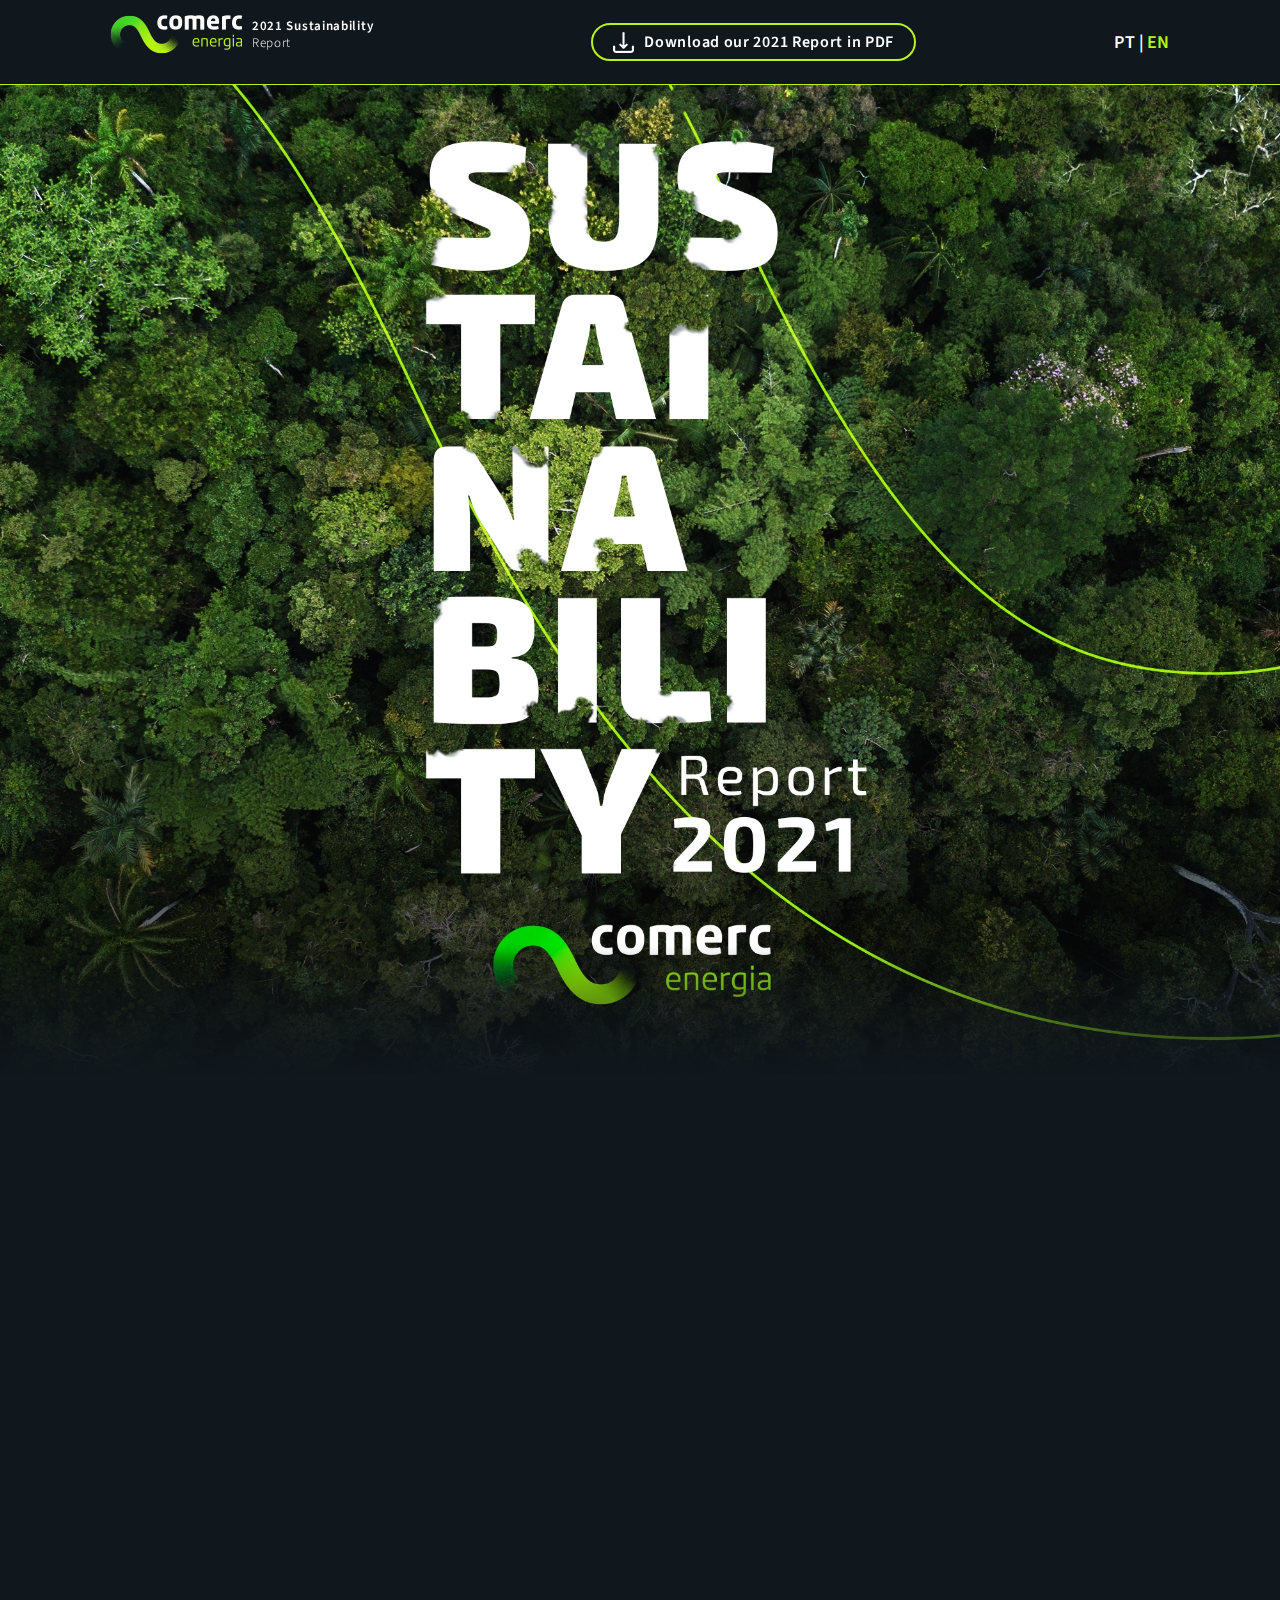
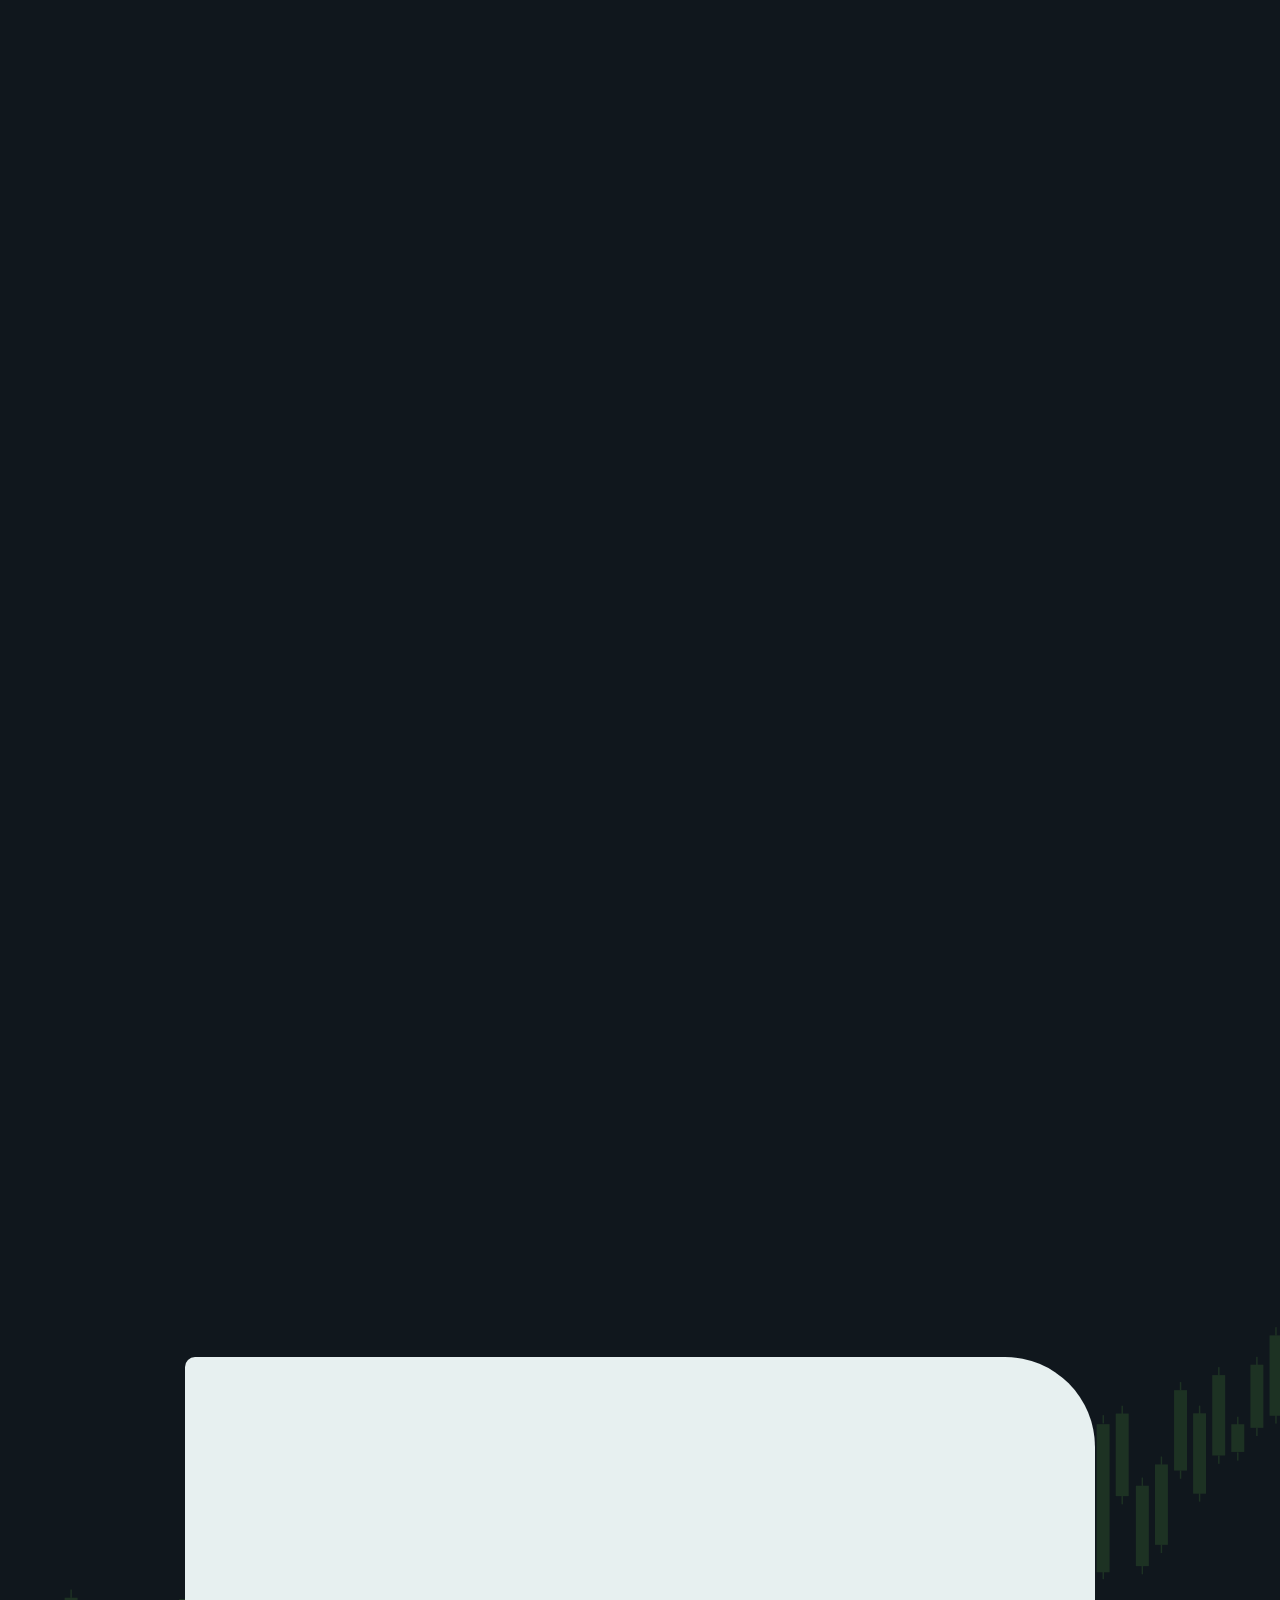
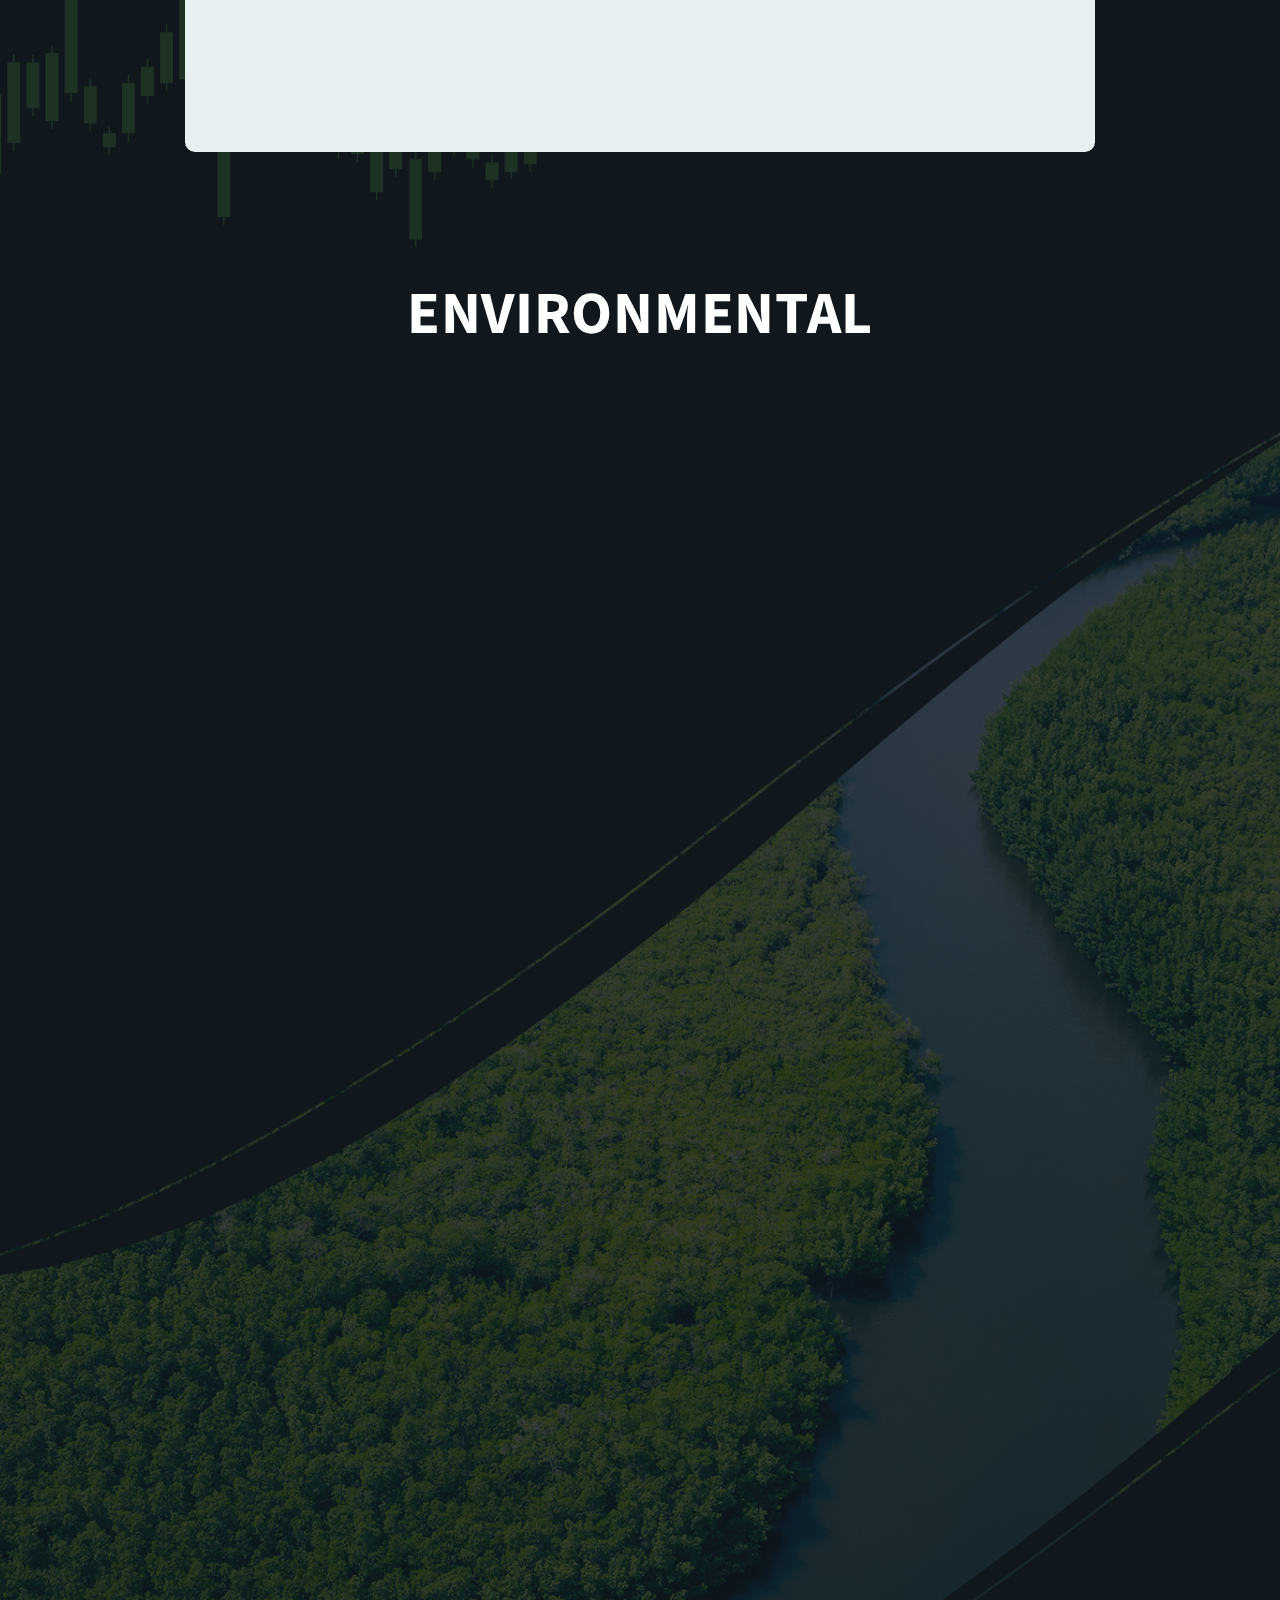
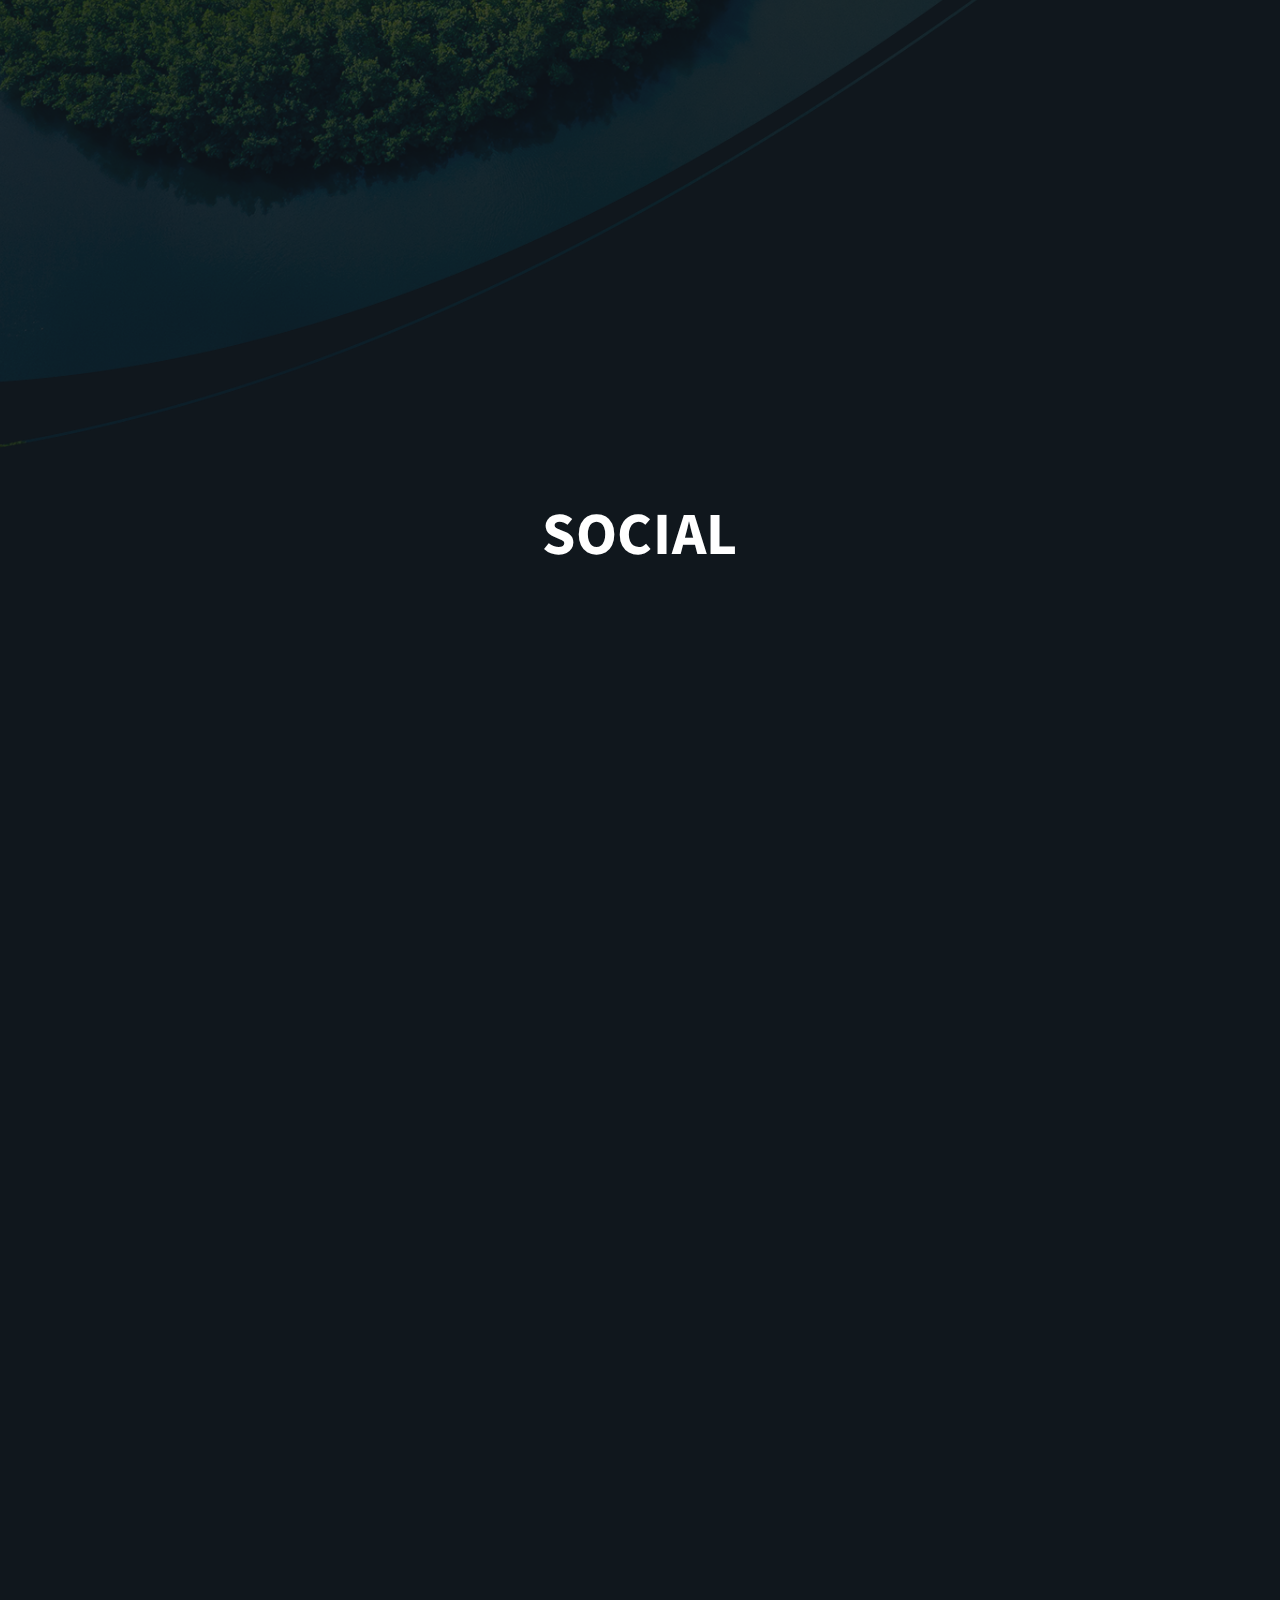
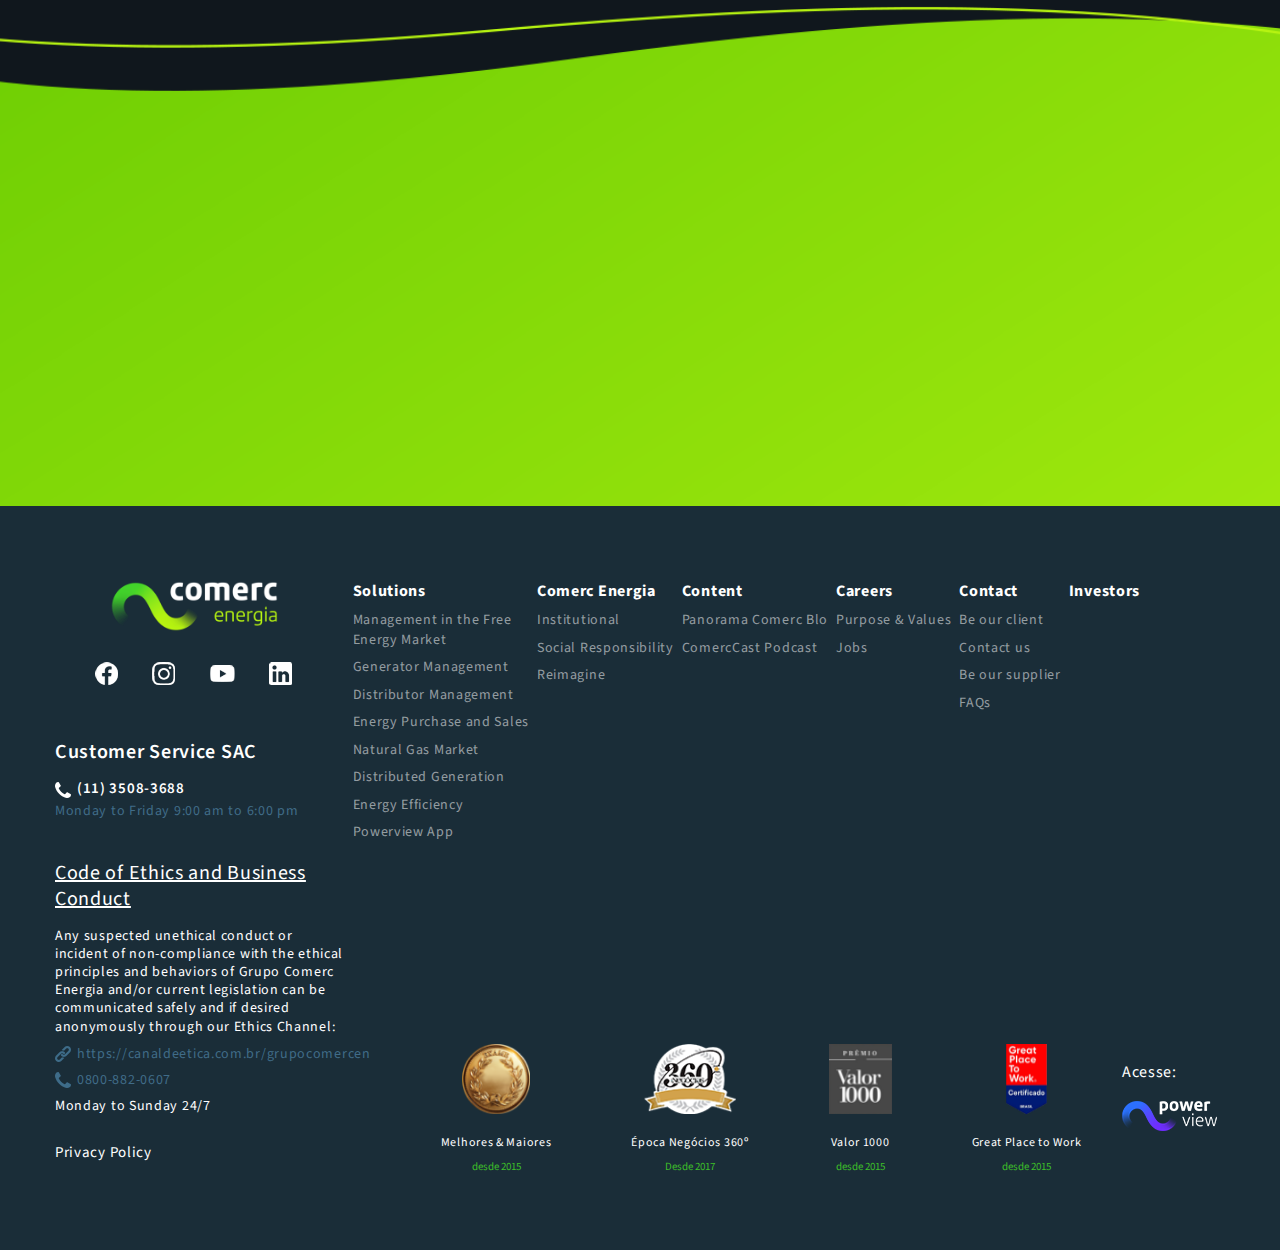
==== commit 063b76e3: "Alteração de conteúdo" ====
--- a/en.html
+++ b/en.html
@@ -240,7 +240,7 @@
 						<p class="azul">Monday to Friday 9:00 am to 6:00 pm</p>
 						<div>
 							<h4>Canal Aberto</h4>
-							<a class="azul" href="https://canaldeetica.com.br/grupocomercenergia"><img src="./assets/images/link.png" alt="Link" title="Link">https://canaldeetica.com.br/grupocomercen</a>
+							<a class="azul links" href="https://canaldeetica.com.br/grupocomercenergia"><img src="./assets/images/link.png" alt="Link" title="Link">https://canaldeetica.com.br/grupocomercen</a>
 							<a class="azul" href="tel:+0800-882-0607"><img src="./assets/images/tel2.png" alt="Telefone" title="Telefone">0800-882-0607</a>
 							<a class="politica" href="https://www.comerc.com.br/politica_de_privacidade">Política de Privacidade</a>
 						</div>
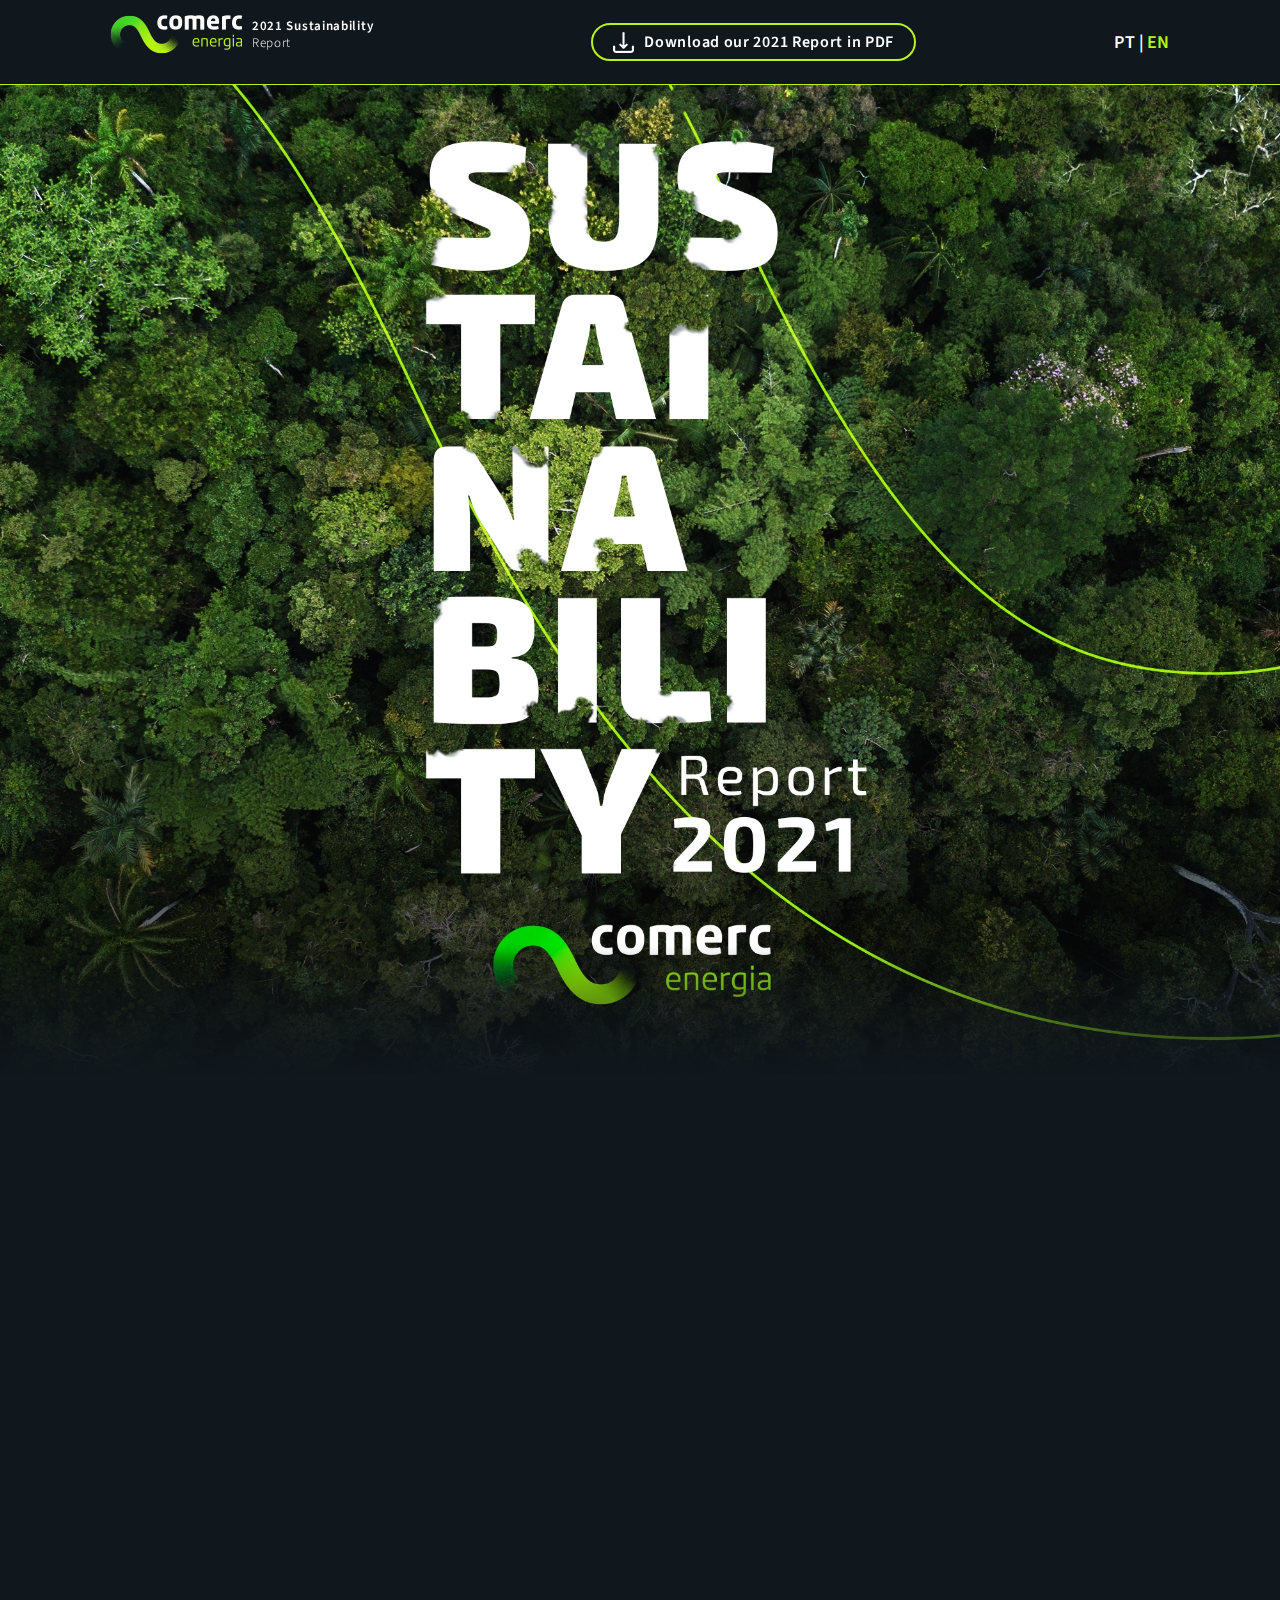
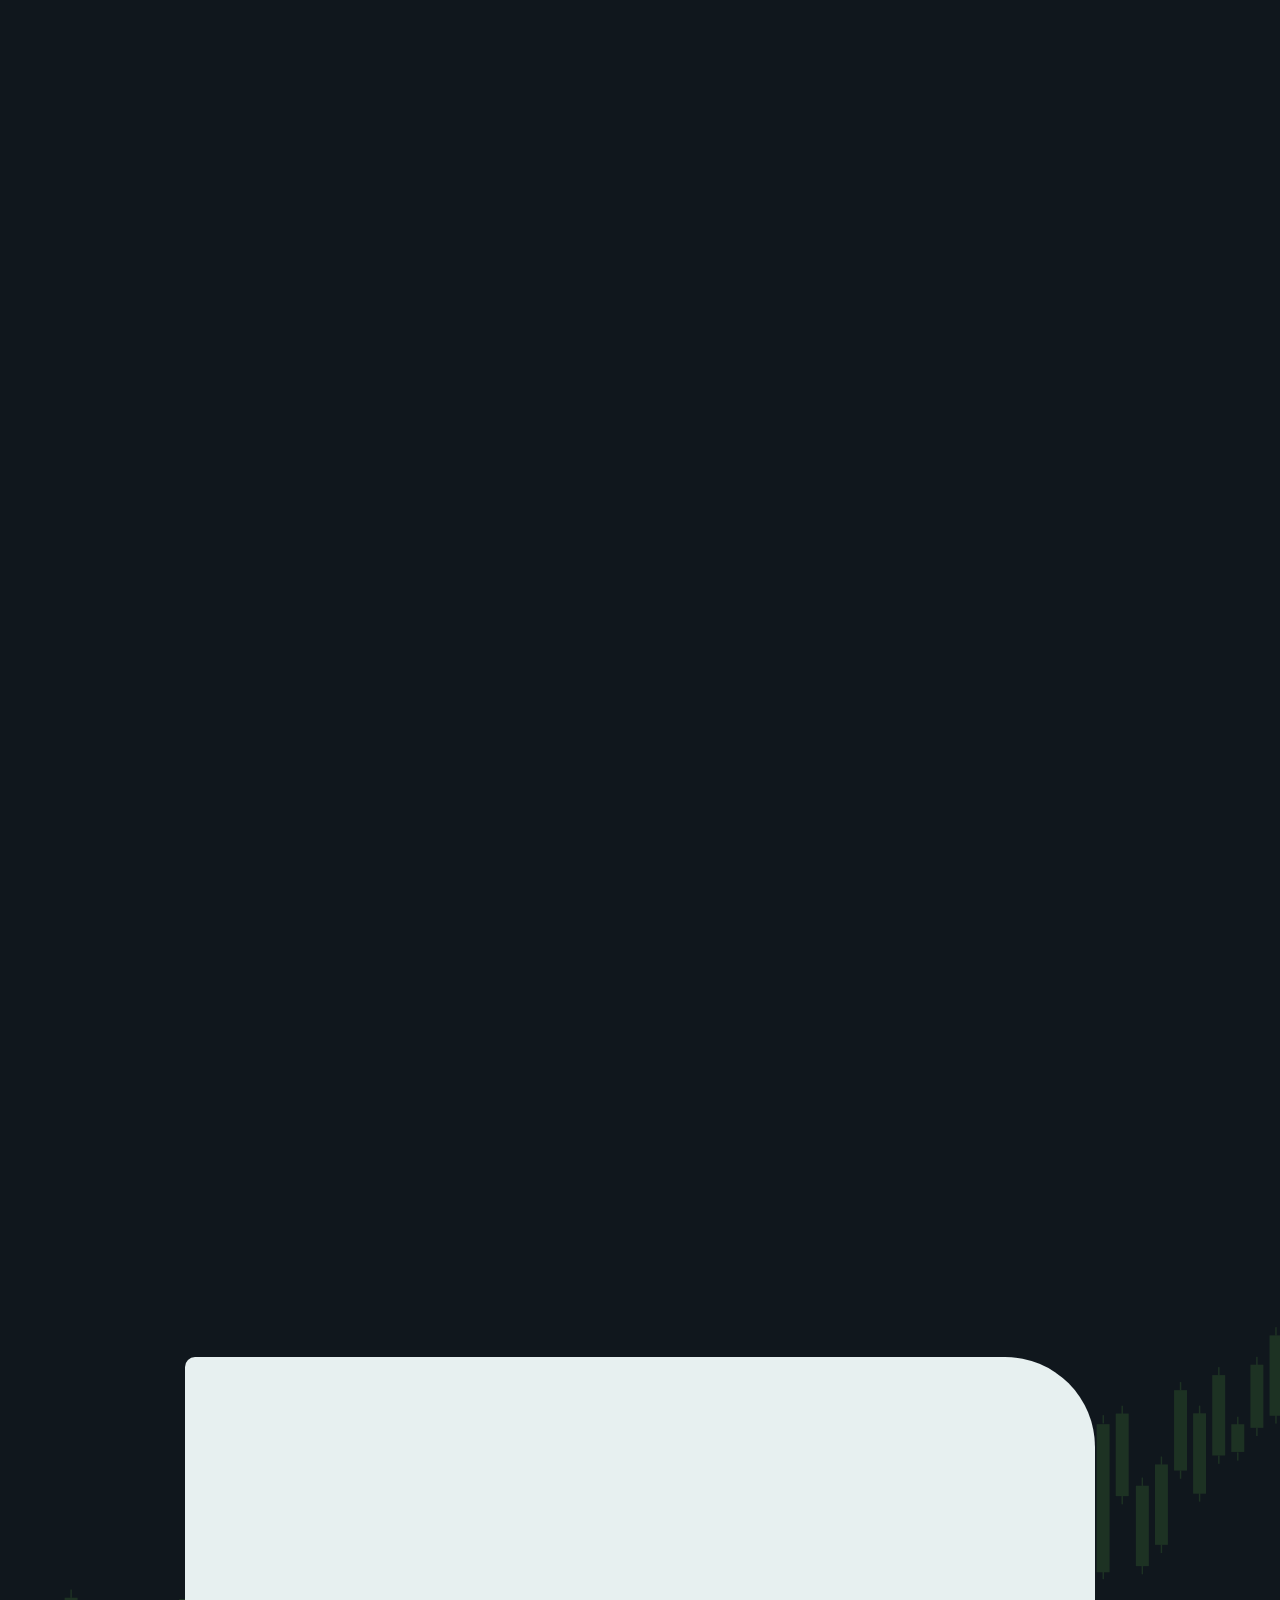
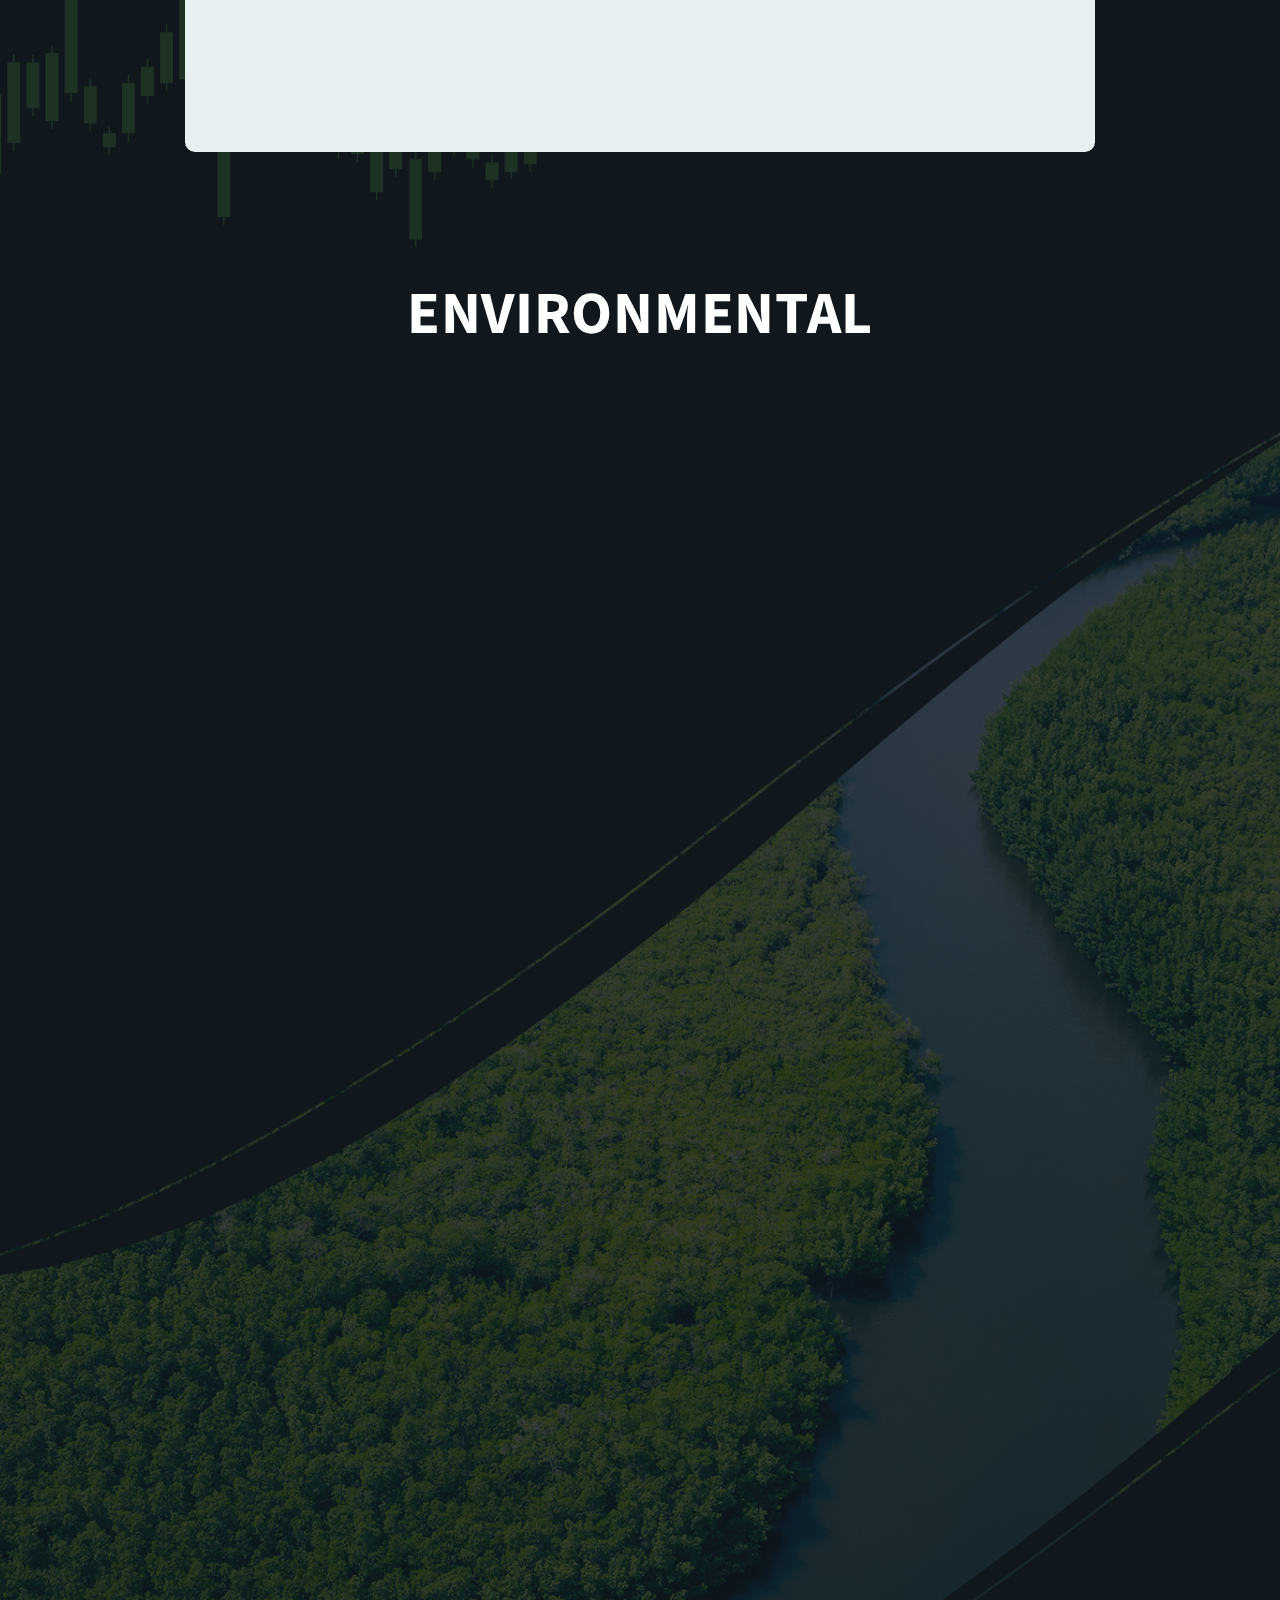
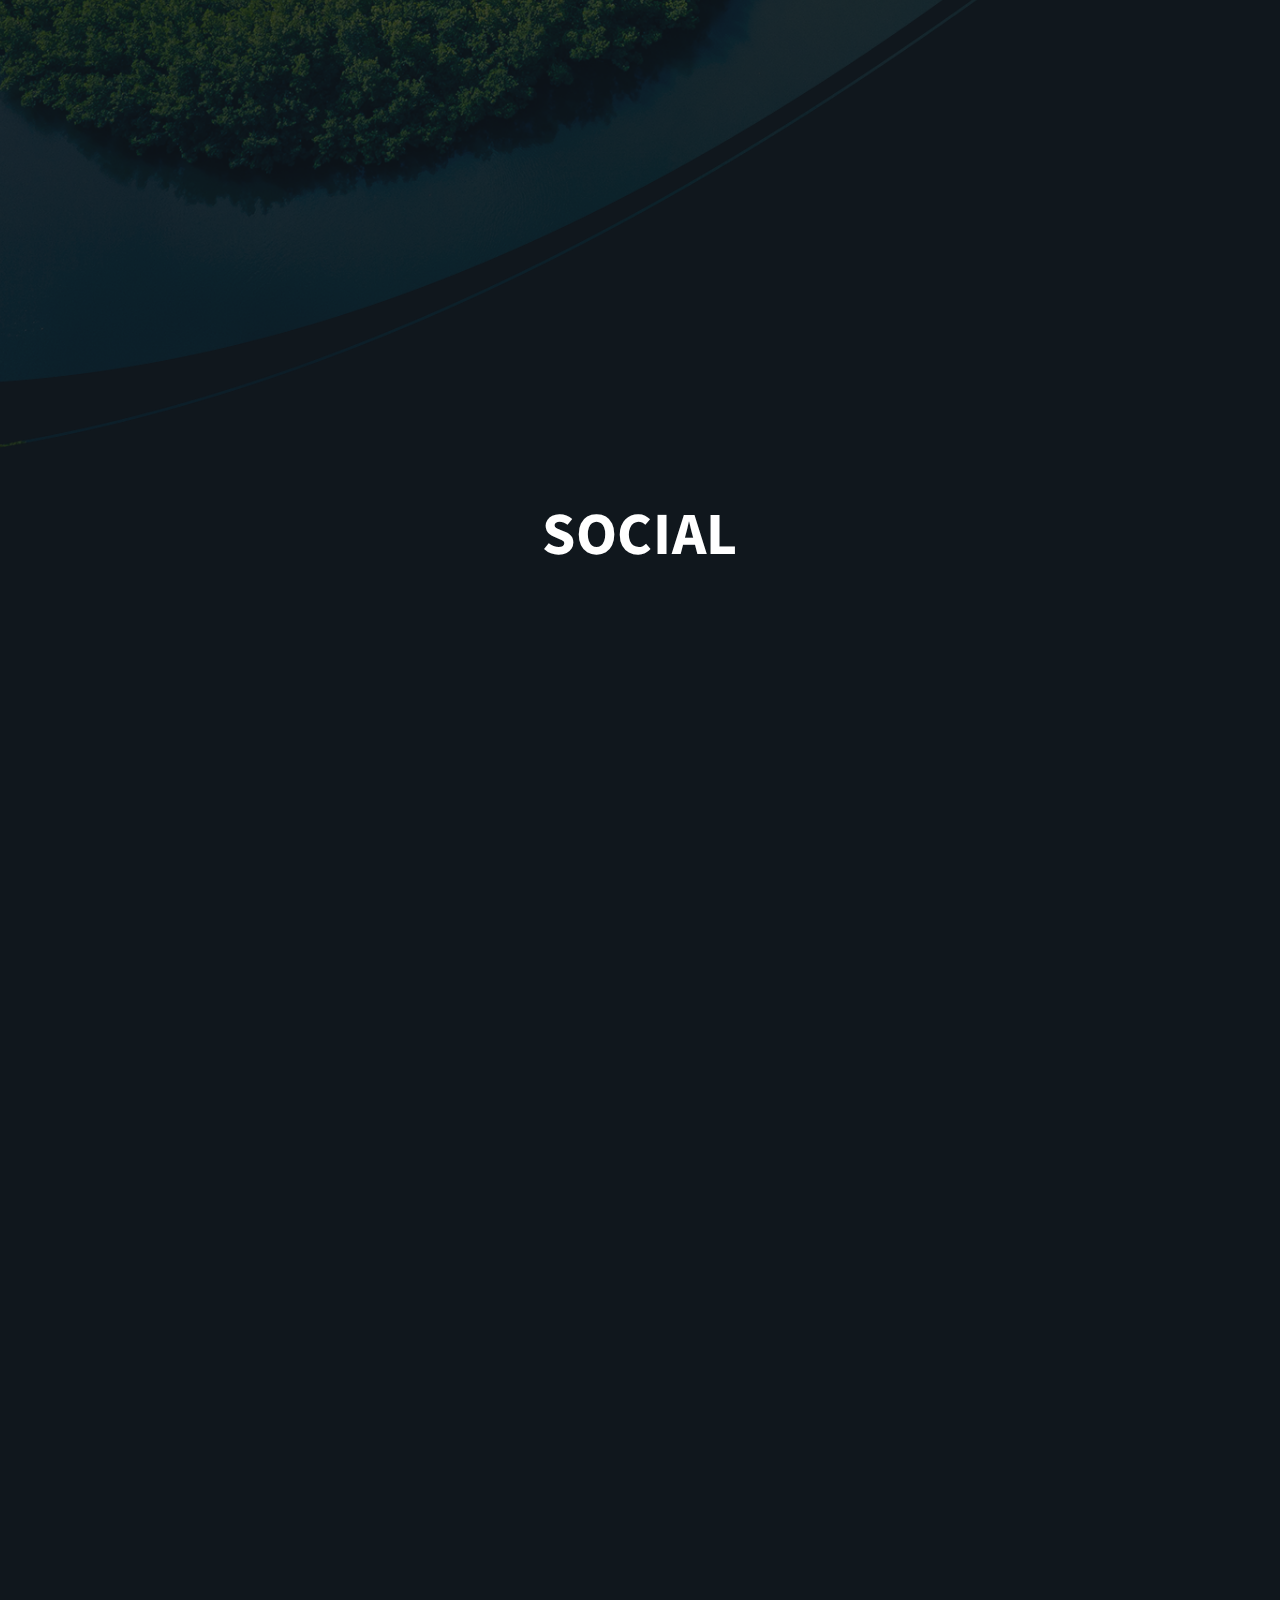
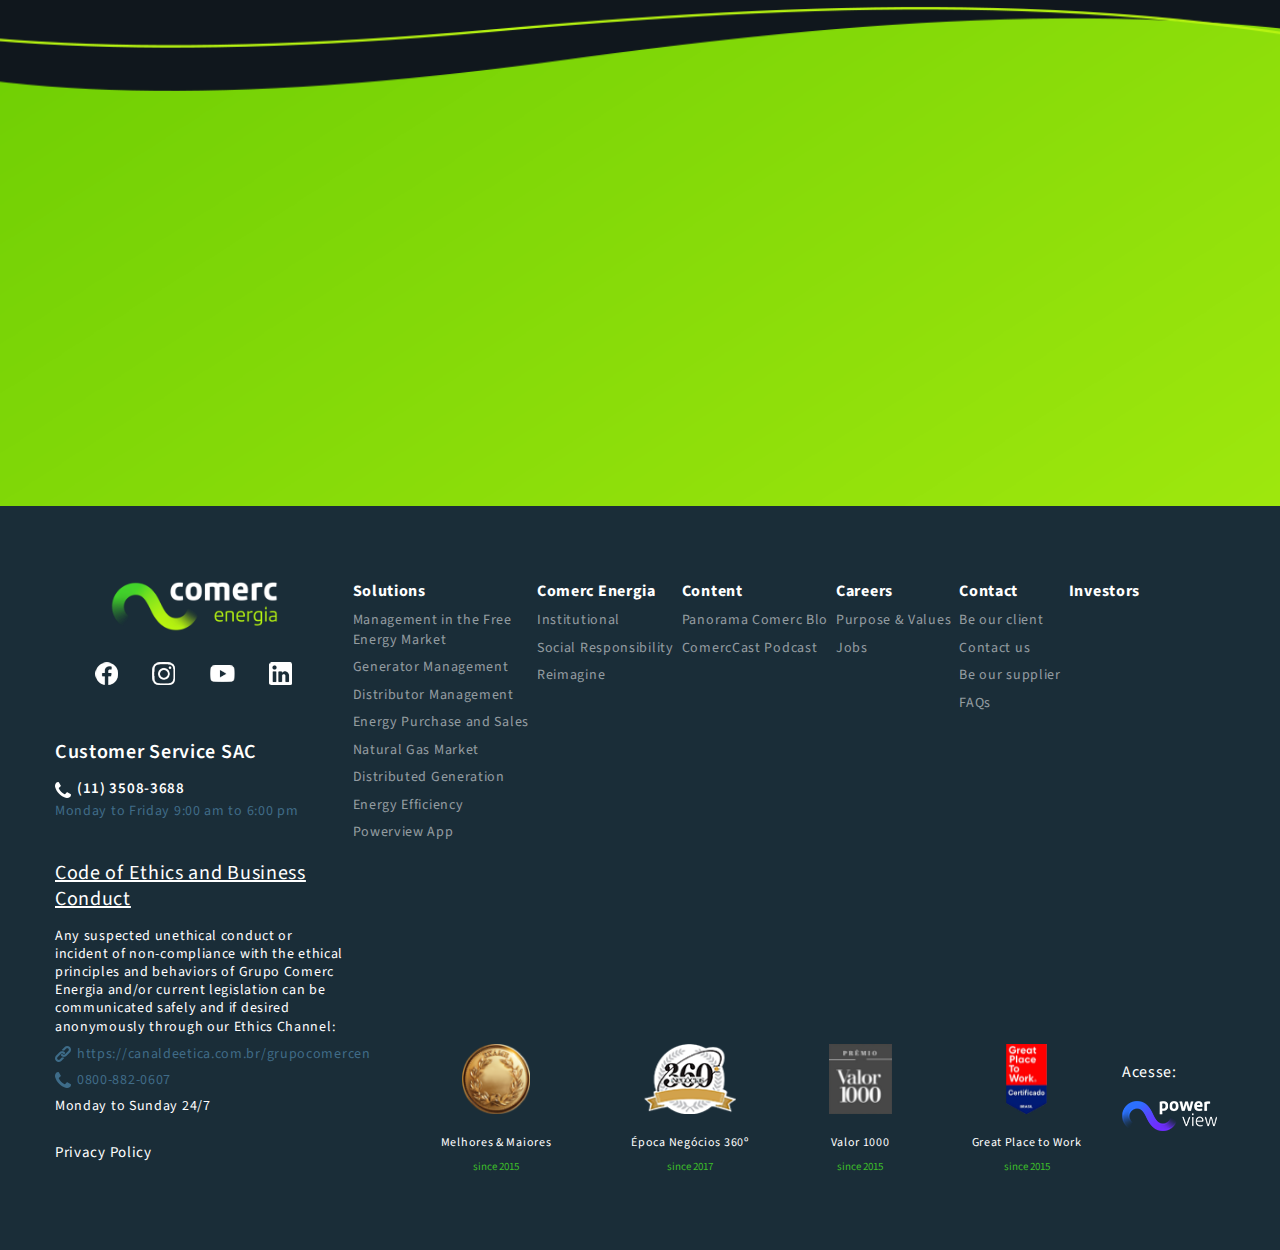
==== commit 4e5a7e01: "Atualização de conteúdo" ====
--- a/en.html
+++ b/en.html
@@ -309,24 +309,24 @@
 				<div class="box">
 					<img src="./assets/images/logo-premio-exame.webp" alt="Melhores & Maiores" title="Melhores & Maiores">
 					<h5>Melhores & Maiores</h5>
-					<span>desde 2015</span>
+					<span>since 2015</span>
 				</div>
 				<div class="box">
 					<img src="./assets/images/360.webp" alt="Época Negócios 360º" title="Época Negócios 360º">
 					<h5>Época Negócios 360º</h5>
-					<span>Desde 2017</span>
+					<span>since 2017</span>
 				</div>
 				<div class="box">
 					<img src="./assets/images/logo-premio-valor-1000.webp" alt="Valor 1000" title="Valor 1000">
 					<h5>Valor 1000</h5>
-					<span>desde 2015</span>
+					<span>since 2015</span>
 				</div>
 				<div class="box">
 					<img src="./assets/images/logo-premio-gptw.webp" alt="Great Place to Work" title="Great Place to Work">
 					<h5>Great Place to Work</h5>
-					<span>desde 2015</span>
-				</div>
-				<div class="acesse">
+					<span>since 2015</span>
+				</div>
+				<div class="Access">
 					<h4>Acesse:</h4>
 					<a href="https://powerview.comerc.com.br/auth/login"><img src="./assets/images/logo-powerview-footer.webp" alt="Power view" title="Power view"></a>
 				</div>
@@ -339,4 +339,4 @@
 		</section>	
 	</footer>
 </body>
-</html>+</html>
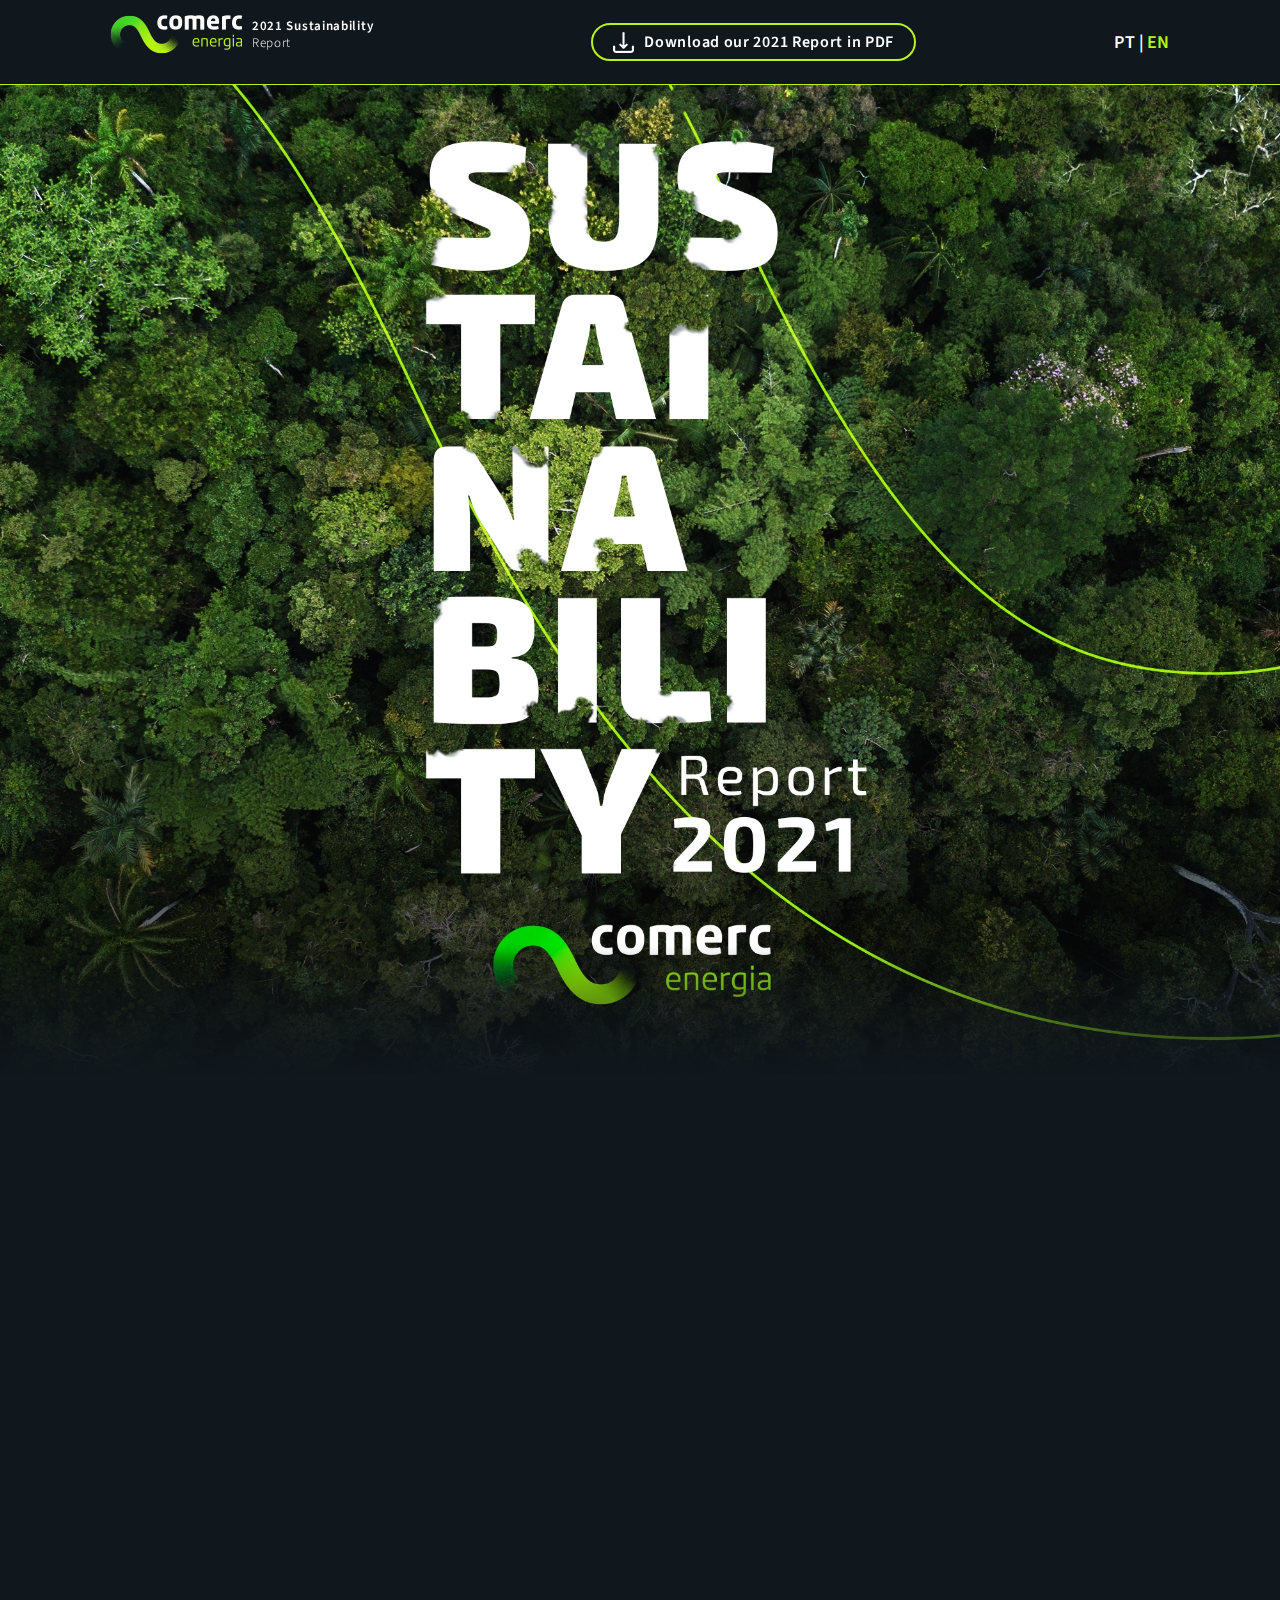
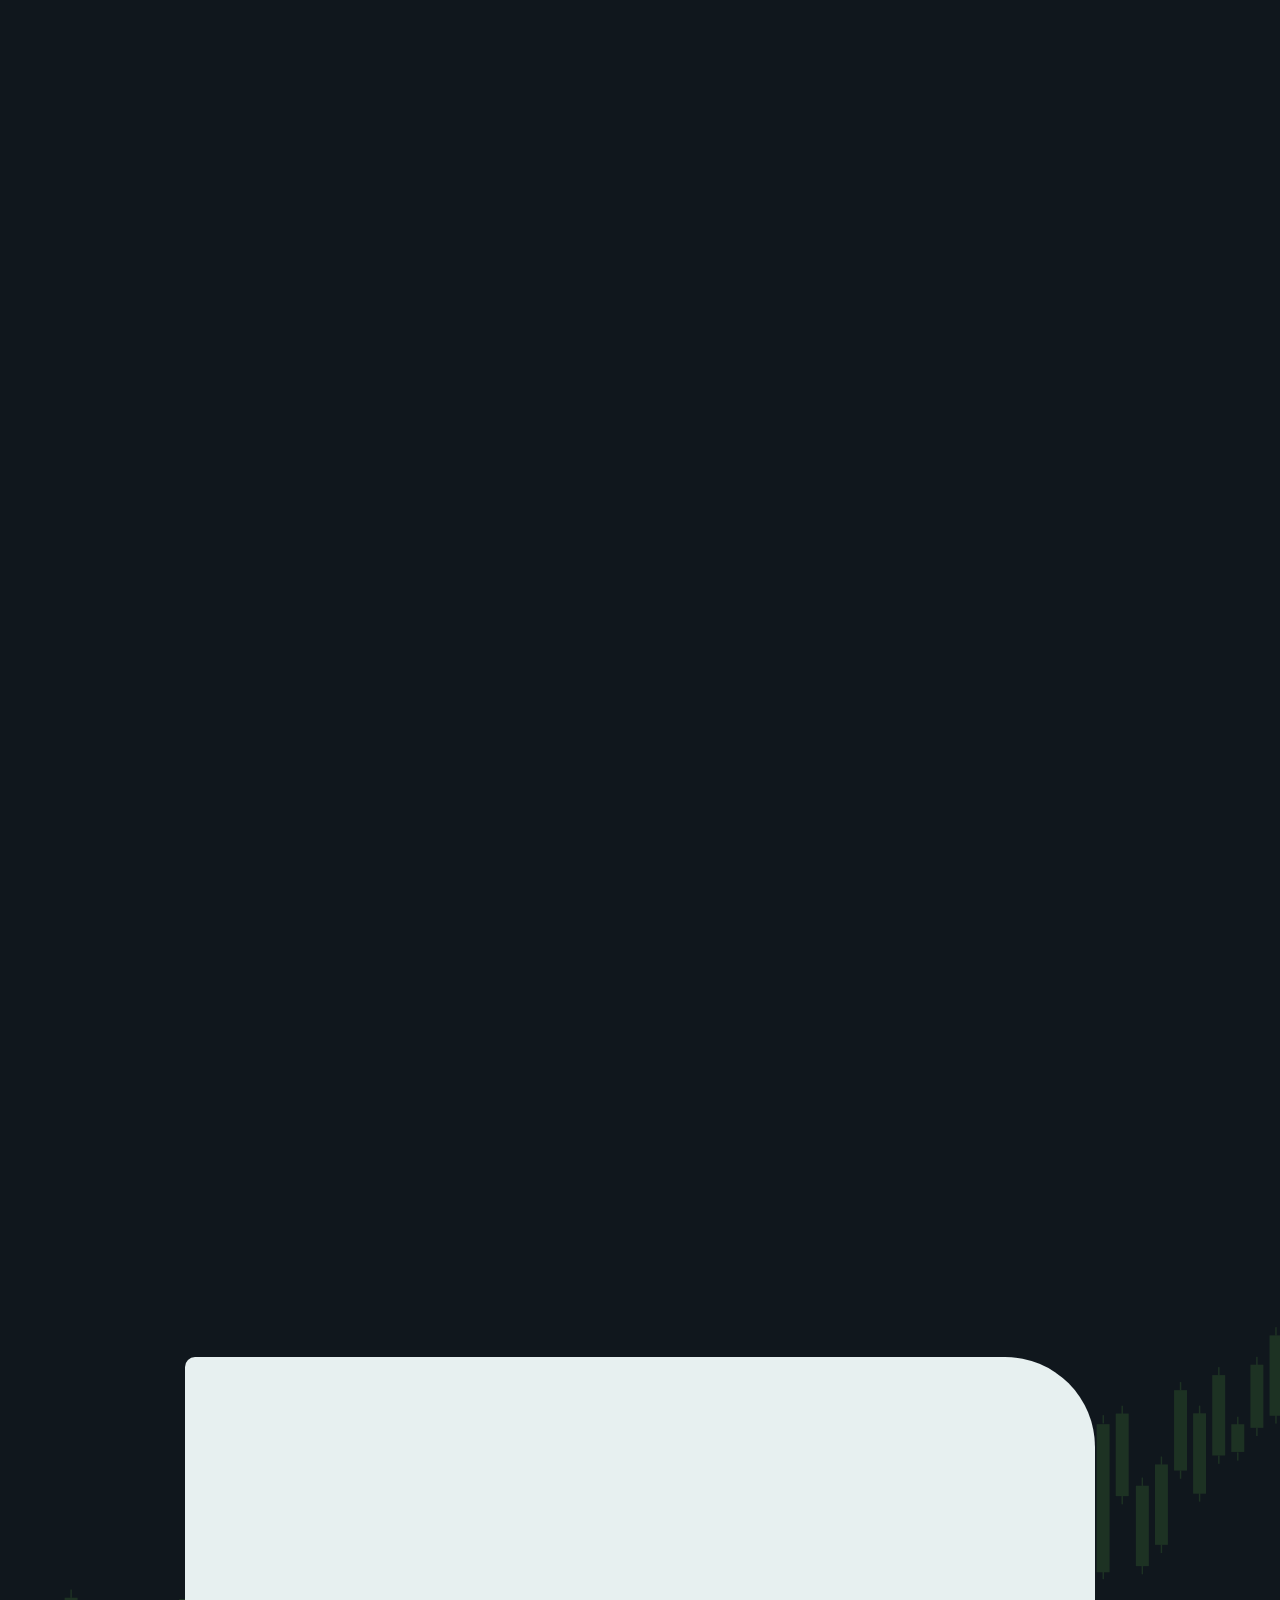
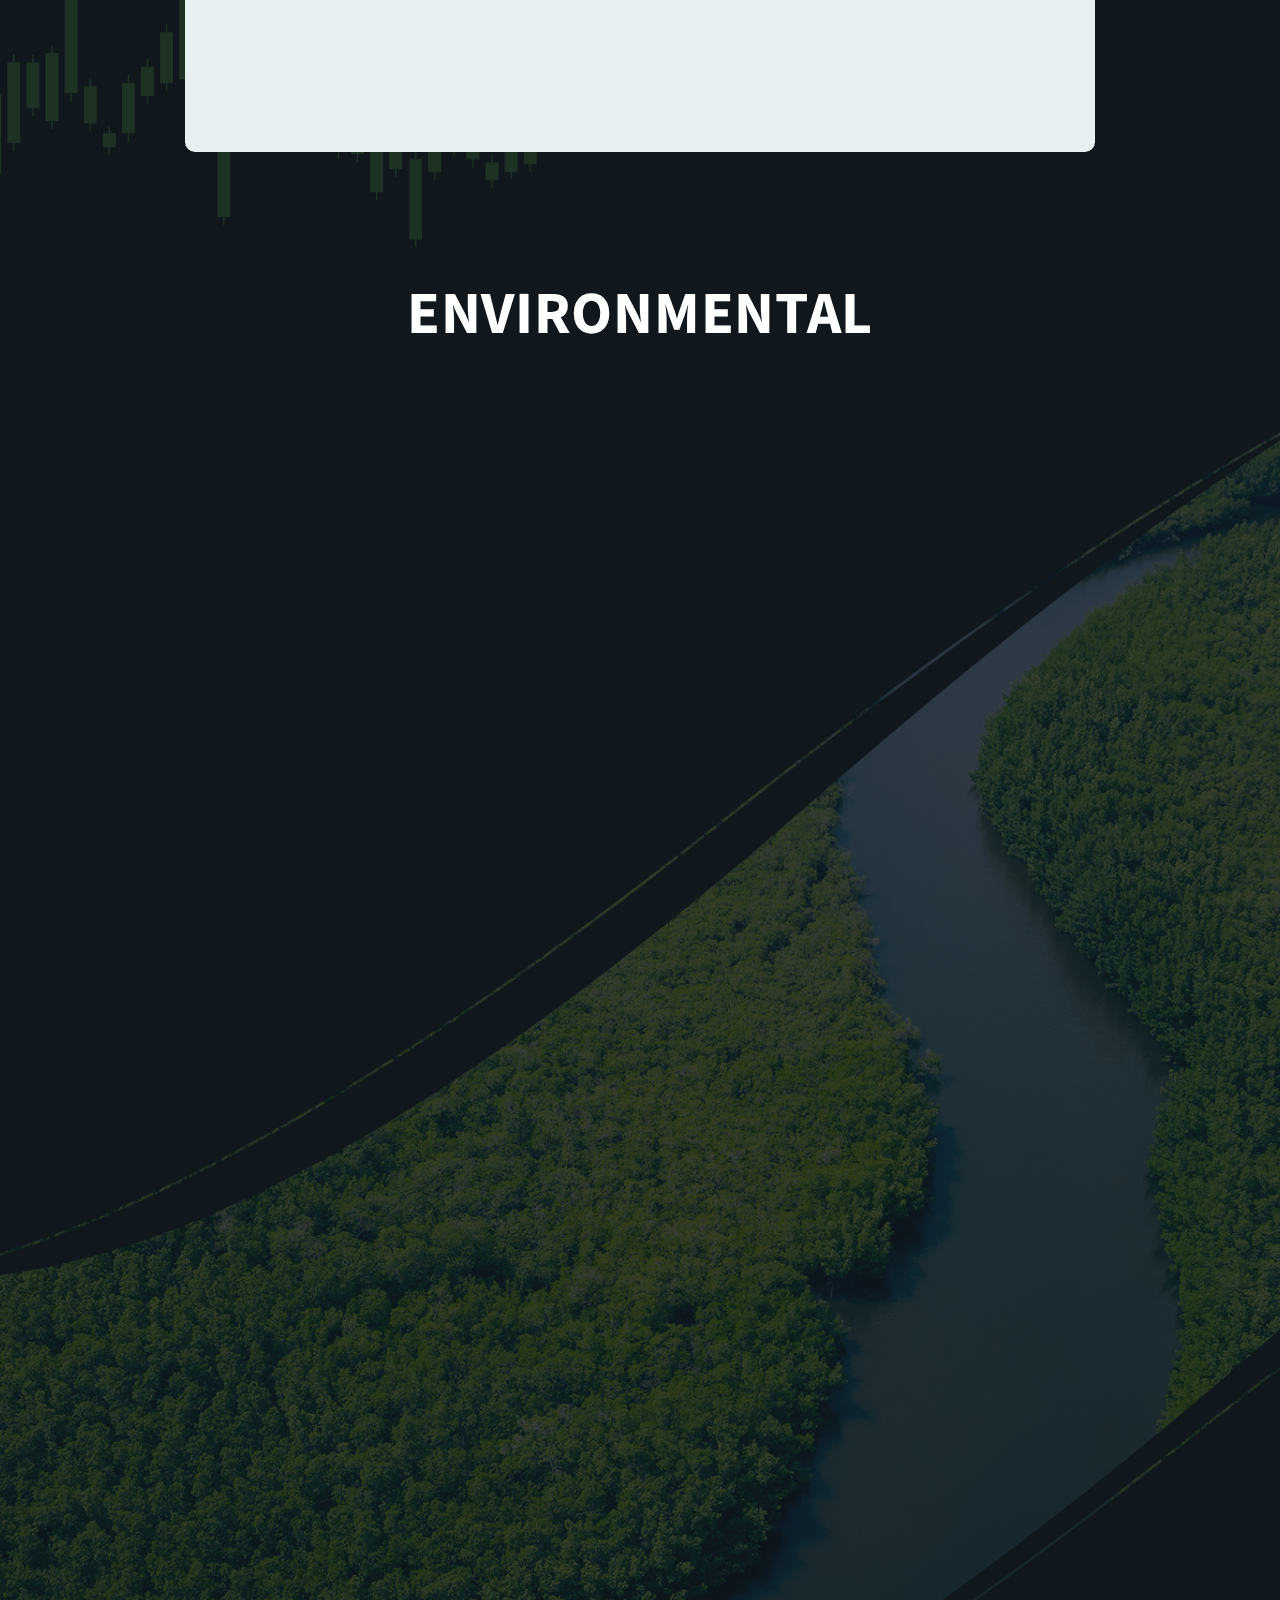
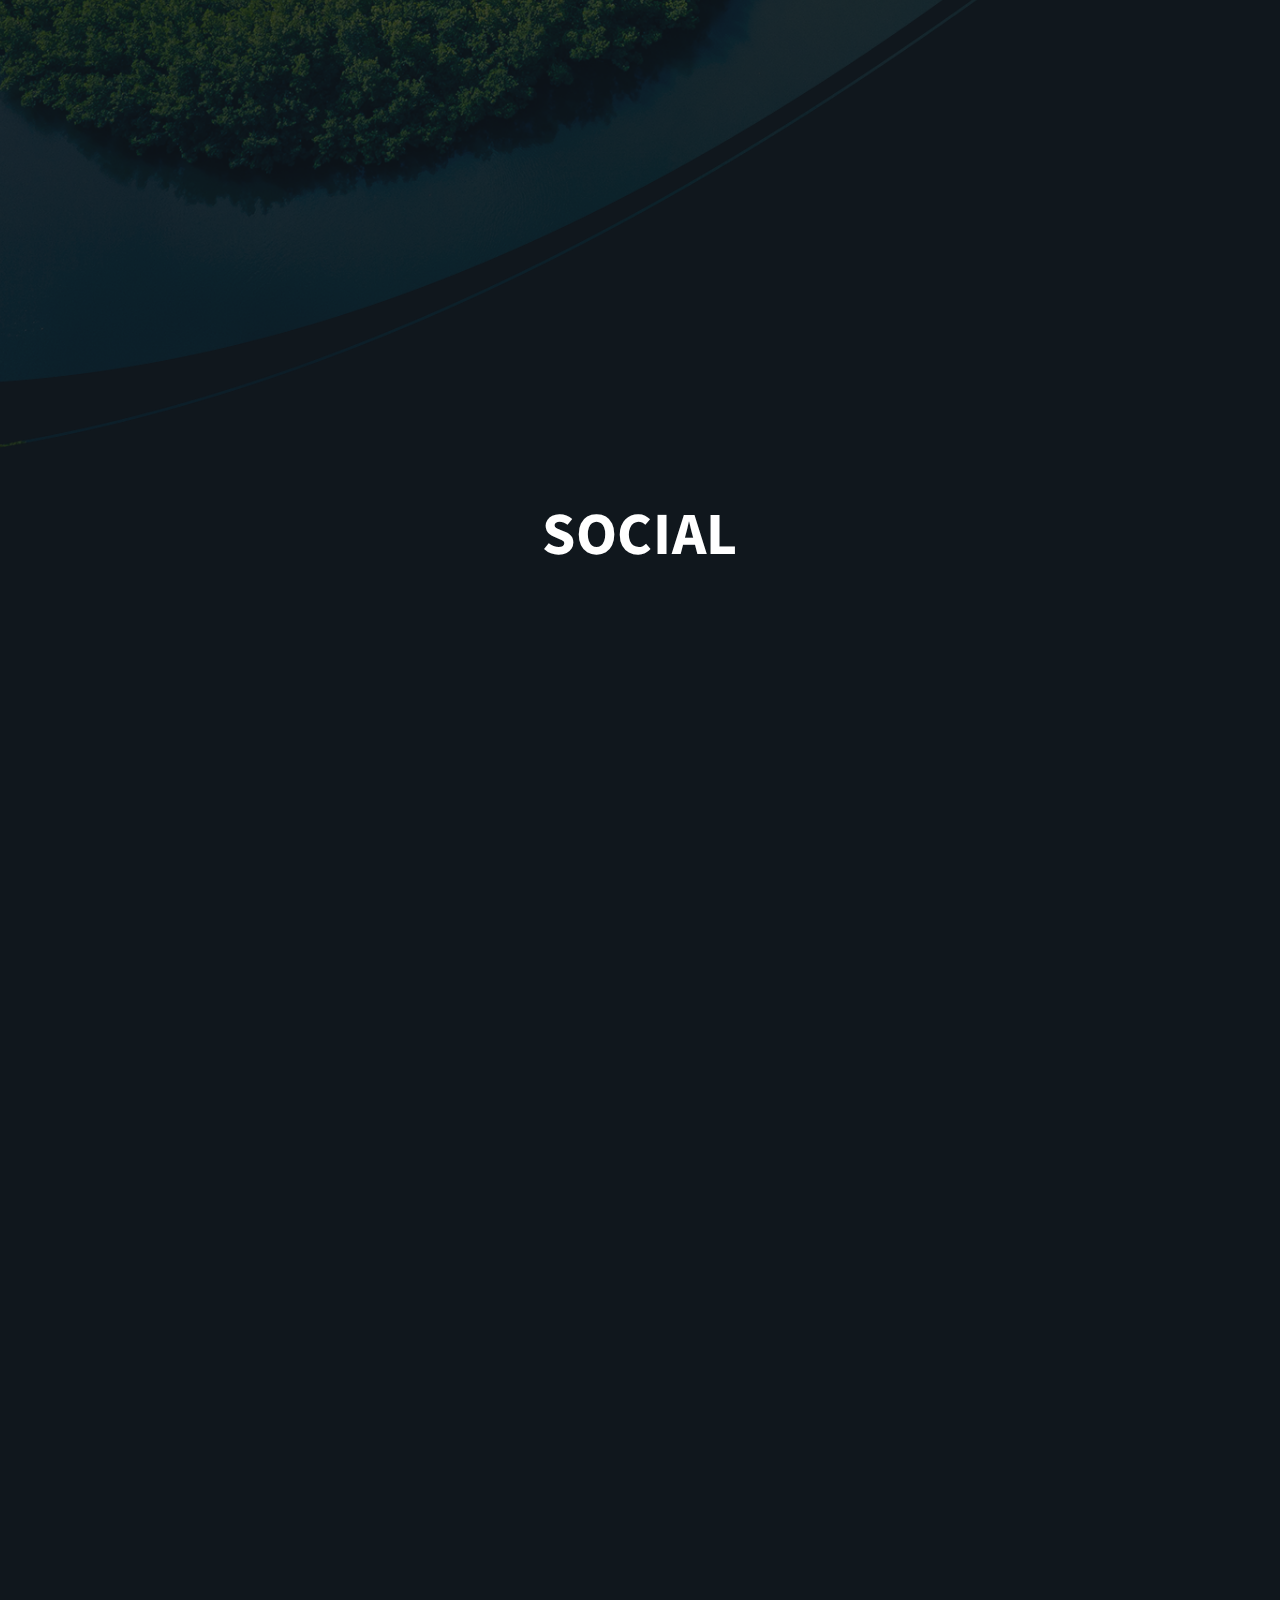
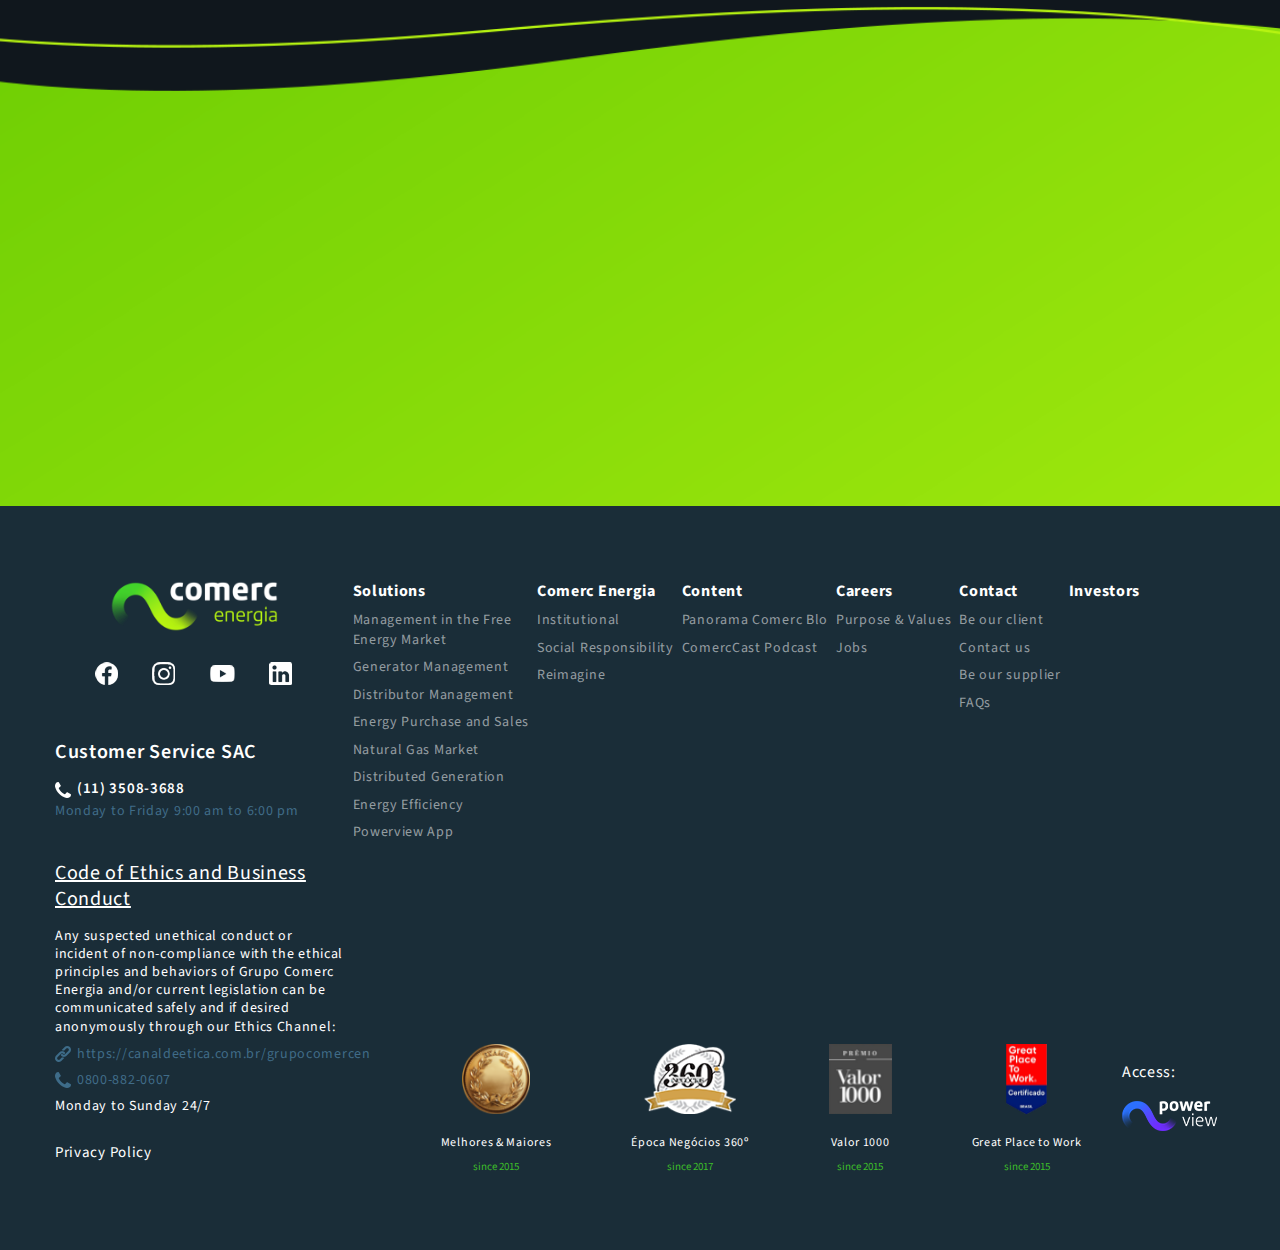
==== commit 79fba77f: "Update en.html" ====
--- a/en.html
+++ b/en.html
@@ -326,8 +326,8 @@
 					<h5>Great Place to Work</h5>
 					<span>since 2015</span>
 				</div>
-				<div class="Access">
-					<h4>Acesse:</h4>
+				<div class="acesse">
+					<h4>Access:</h4>
 					<a href="https://powerview.comerc.com.br/auth/login"><img src="./assets/images/logo-powerview-footer.webp" alt="Power view" title="Power view"></a>
 				</div>
 			</article>
